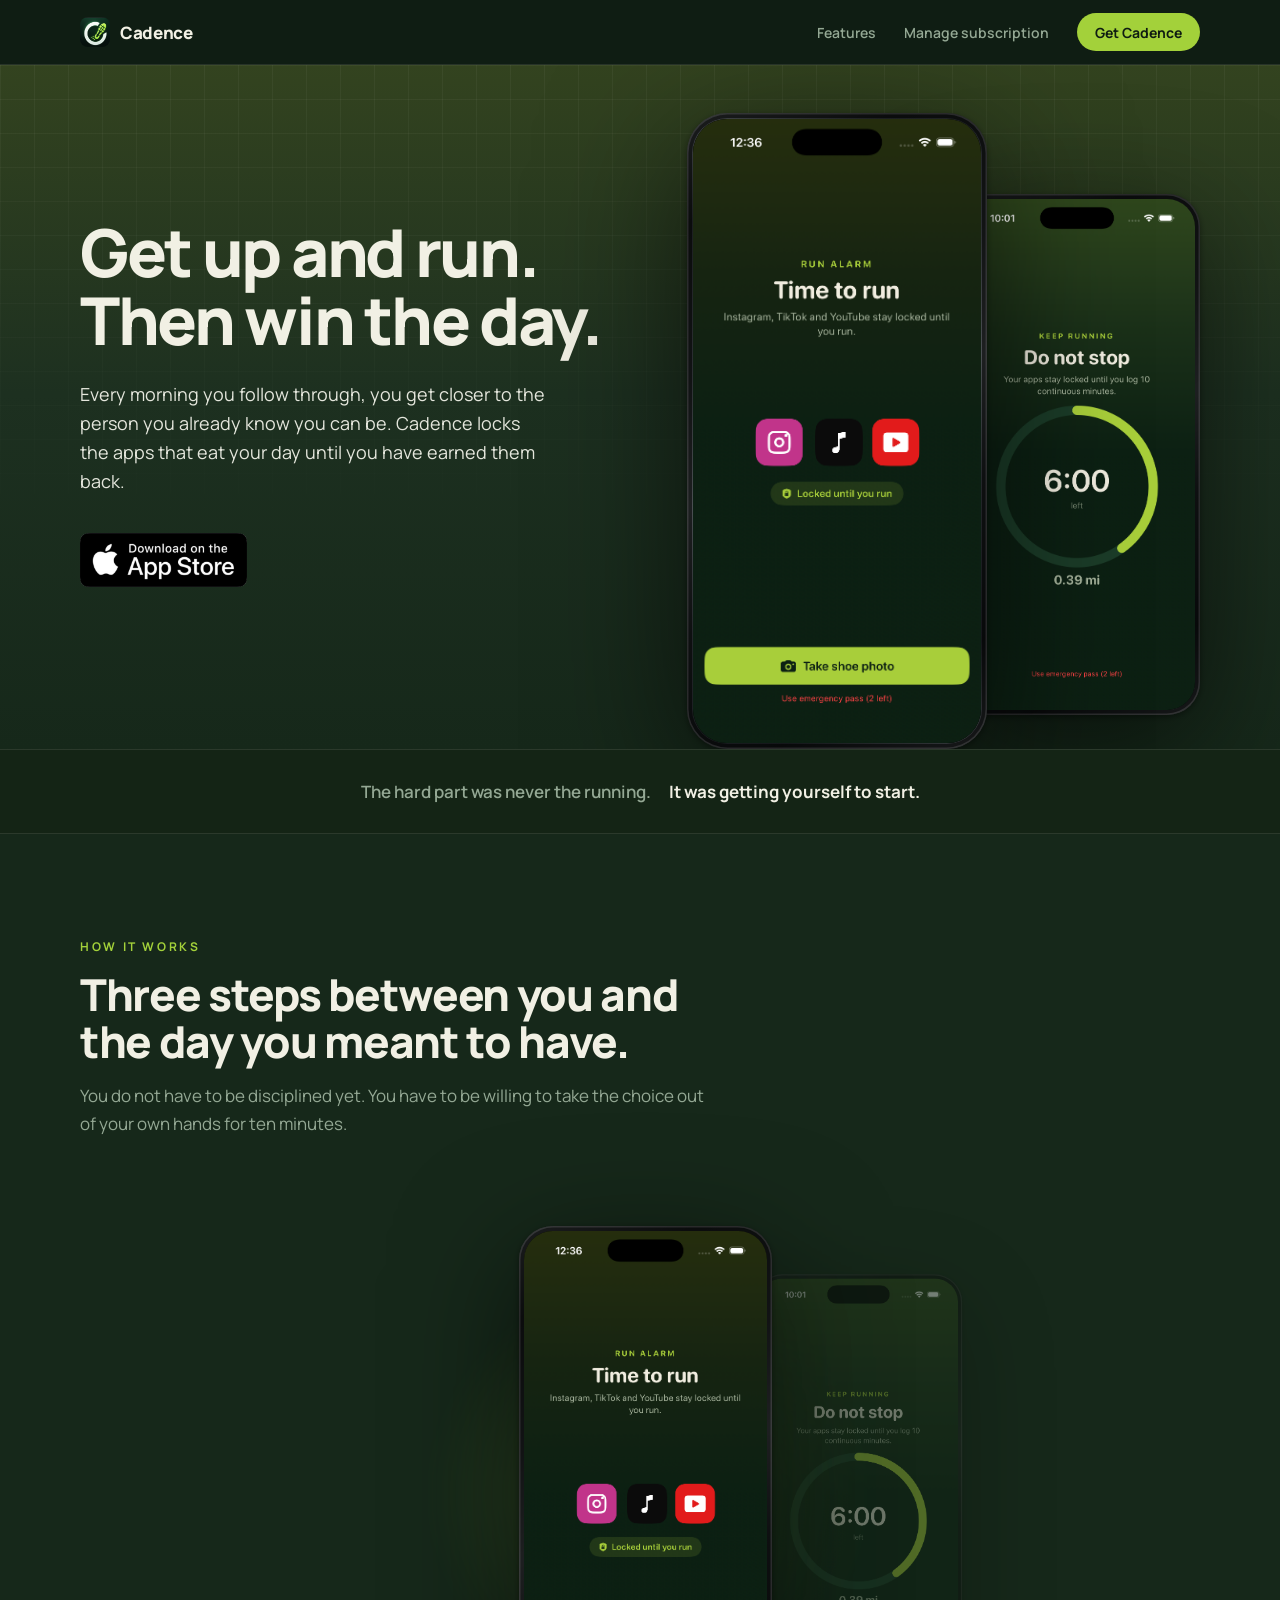
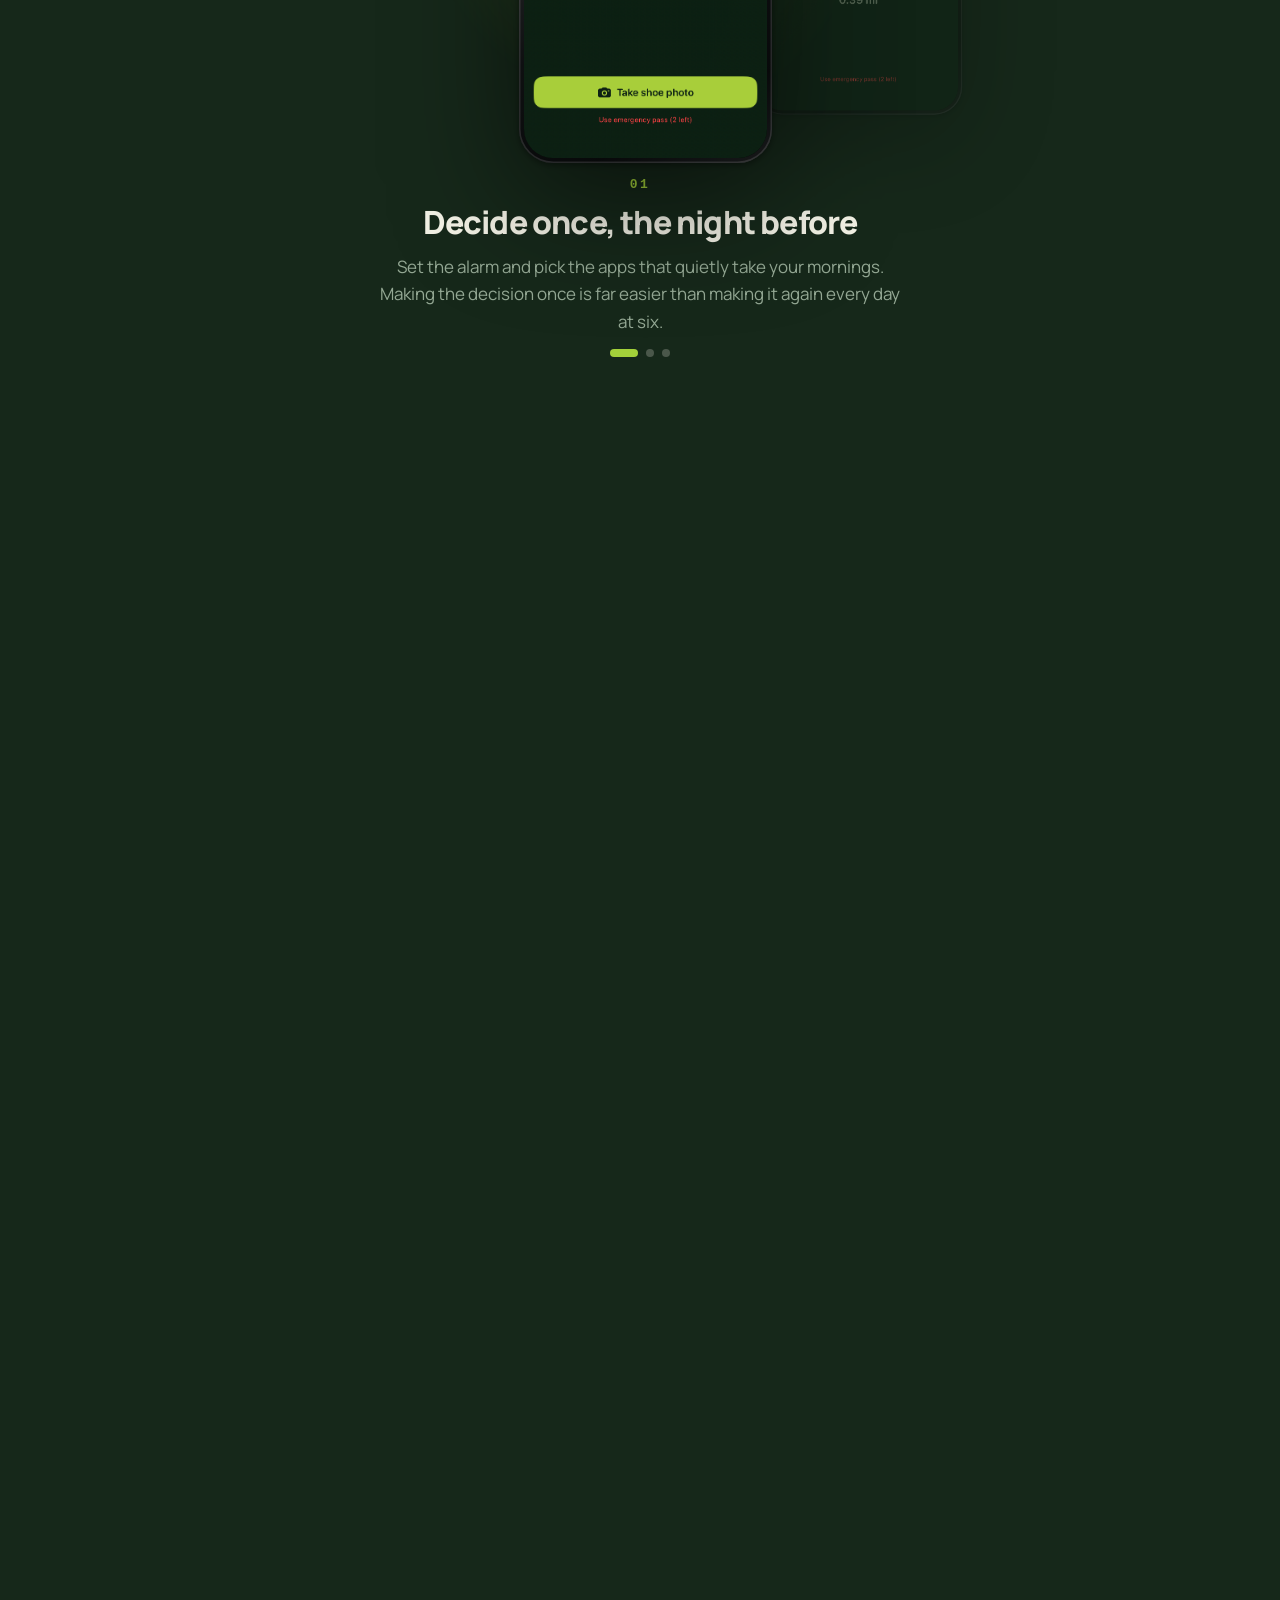
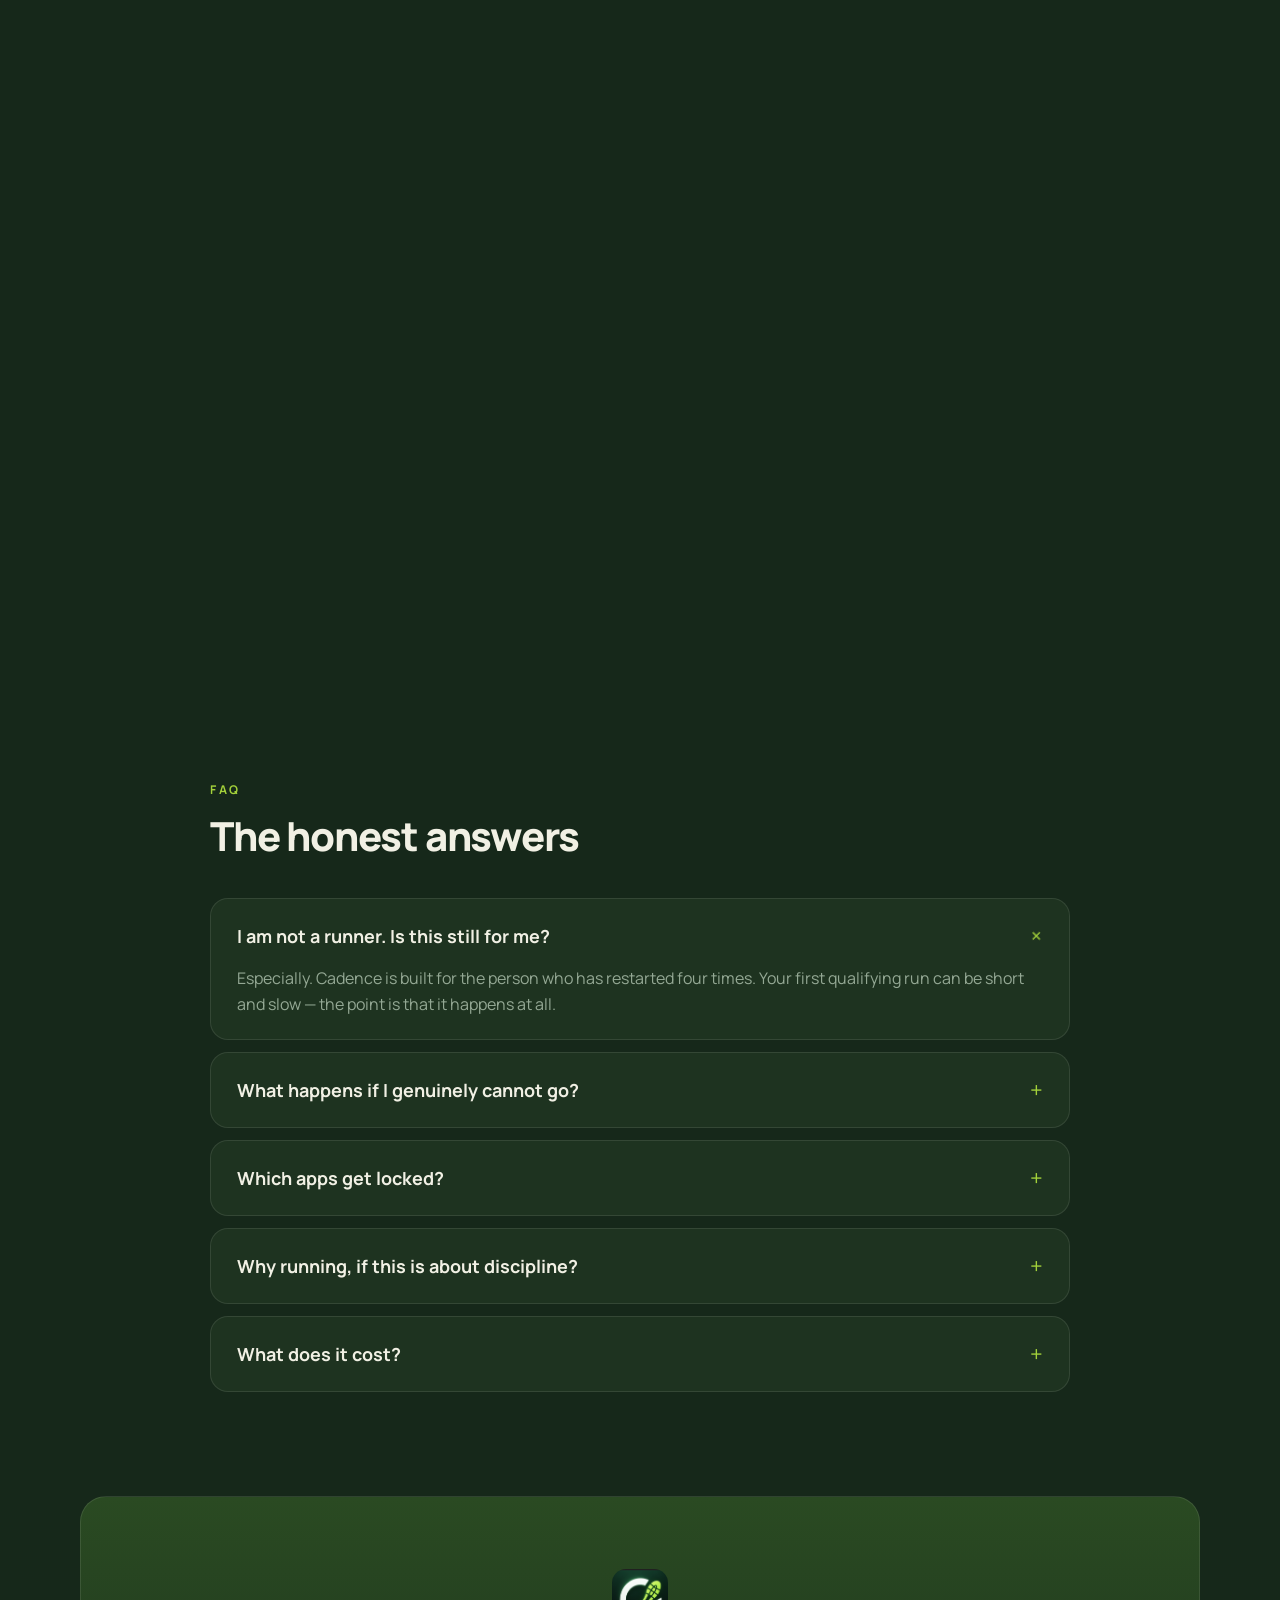
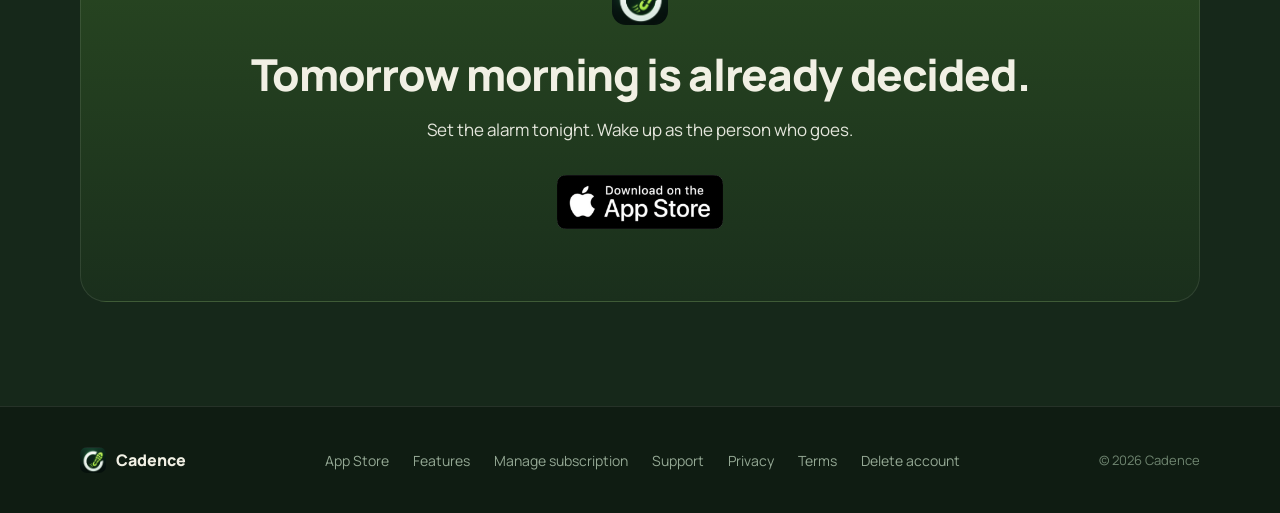
==== index.html @ da5be0d8 "Add the rank screen to the carousel Sourced from the simulator capture in Documents. That one arrive" ====
<!DOCTYPE html>
<html lang="en">
<head>
<meta charset="utf-8">
<meta name="viewport" content="width=device-width, initial-scale=1">
<title>Cadence: The running coach that keeps you accountable</title>
<meta name="description" content="Set a run alarm, prove you laced up, and earn your apps back by completing a real outdoor run. Cadence keeps you consistent and coaches you to get faster.">
<meta name="theme-color" content="#16281a">

<!-- No apple-itunes-app smart banner. On iOS Safari it rendered an "Open"
     prompt for the App Store that competed with the onboarding funnel — the
     visitor was asked to leave before they had seen anything. -->

<script>
  // Send mobile visitors into the Web2App onboarding before the page renders.
  //
  // This has to work inside in-app browsers too — most paid traffic arrives via
  // an Instagram or TikTok webview, never Safari. Those webviews report the host
  // platform in their user agent ("iPhone", "Android"), so the checks below
  // already catch them; the explicit in-app token list is a belt-and-braces for
  // any webview that reports something unusual, and costs nothing.
  (function () {
    var params;
    try { params = new URLSearchParams(location.search); } catch (e) { params = null; }
    var ua = navigator.userAgent || '';
    var isIOS = /iPad|iPhone|iPod/.test(ua) ||
      (navigator.platform === 'MacIntel' && navigator.maxTouchPoints > 1);
    var isPhoneUA = /iPhone|iPod|Android.*Mobile|Windows Phone/.test(ua);
    // Instagram, Facebook, TikTok, Snapchat, Twitter, LinkedIn, Pinterest, Line.
    var isInAppBrowser =
      /Instagram|FBAN|FBAV|FB_IAB|Messenger|TikTok|BytedanceWebview|musical_ly|Snapchat|Twitter|LinkedInApp|Pinterest|Line\//.test(ua);
    var w = Math.min(window.innerWidth || 9999, (window.screen && window.screen.width) || 9999);
    var isTouch = ('ontouchstart' in window) || navigator.maxTouchPoints > 0;

    if (isIOS || isPhoneUA || isInAppBrowser || (w <= 760 && isTouch)) {
      // Every inbound param rides along: onboarding.js forwards the whole query
      // string to checkout, so campaign attribution survives the funnel.
      var onboarding = new URL('onboarding.html', location.href);
      if (params) onboarding.search = params.toString();
      location.replace(onboarding.toString());
    }
  })();
</script>

<meta property="og:type" content="website">
<meta property="og:title" content="Cadence — The running coach that keeps you accountable">
<meta property="og:description" content="Set a run alarm, prove you laced up, and earn your apps back by completing a real outdoor run.">
<meta property="og:image" content="images/logo.png">

<link rel="icon" href="images/logo.png" type="image/png">
<link rel="apple-touch-icon" href="images/logo.png">

<link rel="preconnect" href="https://fonts.googleapis.com">
<link rel="preconnect" href="https://fonts.gstatic.com" crossorigin>
<link href="https://fonts.googleapis.com/css2?family=Manrope:wght@400;500;600;700;800&display=swap" rel="stylesheet">

<style>
  /* Tokens carried over from the handoff's colors_and_type.css. Only the values
     this page actually renders are kept — the rest of that file describes
     components the landing page doesn't use. */
  :root {
    --bg: #16281a;
    --bg-deep: #0f1c12;
    --surface: #1e3320;
    --hairline: rgba(241,240,228,0.10);
    --accent: #a3d13a;
    --accent-strong: #b6e04a;
    --cream: #f1f0e4;
    --text: #e4e6dc;
    --muted: #94a894;
  }

  html, body { margin: 0; background: var(--bg); overflow-x: clip; }
  body { font-family: Manrope, ui-sans-serif, system-ui, sans-serif; -webkit-font-smoothing: antialiased; }
  html { scroll-behavior: smooth; }
  a { color: var(--accent); text-decoration: none; }
  a:hover { color: var(--accent-strong); }
  img { max-width: 100%; }

  details > summary { list-style: none; cursor: pointer; }
  details > summary::-webkit-details-marker { display: none; }
  details[open] .faq-plus { transform: rotate(45deg); }

  /* The handoff expressed hover states as a `style-hover` attribute, which is a
     design-canvas affordance the browser ignores. Re-expressed as real CSS. */
  .cad-nav-link:hover, .cad-foot-link:hover { color: var(--cream); }
  .cad-cta-pill:hover { background: var(--accent-strong); }

  @keyframes floatPhone { 0%,100% { transform: translateY(0) rotate(var(--tilt,0deg)); } 50% { transform: translateY(-12px) rotate(var(--tilt,0deg)); } }
  @keyframes glowDrift { 0%,100% { opacity: .38; } 50% { opacity: .70; } }

  @media (max-width: 980px) {
    .cad-hero-grid, .cad-point-grid, .cad-pair { grid-template-columns: 1fr !important; }
    .cad-slide { width: min(228px, 26vh) !important; }
    .cad-caption { height: 200px !important; }
    .cad-hero-copy { padding-bottom: 44px !important; }
    .cad-hero-stage { position: static !important; height: auto !important; display: flex !important; justify-content: center; align-items: flex-end; gap: 14px; padding-bottom: 28px; }
    .cad-hero-phone { position: static !important; width: 42% !important; max-width: 208px; animation: none !important; transform: none !important; }
    .cad-hero-glow { display: none !important; }
    .cad-card { padding: 32px 28px !important; }
  }
  @media (max-width: 760px) {
    .cad-header-bar { height: auto !important; padding: 10px 0 !important; }
    .cad-header-inner { flex-wrap: wrap !important; row-gap: 8px; }
    .cad-nav { order: 3; width: 100%; justify-content: flex-start !important; gap: 20px !important; }
    .cad-nav a[href^="https://apps"] { order: -1; margin-left: auto; }
  }
  @media (max-width: 620px) {
    .cad-section { padding-left: 18px !important; padding-right: 18px !important; }
    .cad-hero-phone { width: 46% !important; }
    .cad-slide { width: min(196px, 24vh) !important; }
    .cad-caption { height: 236px !important; }
  }

  /* The carousel is scrubbed by scroll position, so its track is three screens
     tall. With scripting off — or Reduce Motion on — that track would be three
     screens of nothing, so it collapses into a plain stacked list instead. */
  .no-js .cad-track, .no-js .cad-carousel,
  .no-js .cad-stage, .no-js .cad-caption { height: auto !important; }
  .no-js .cad-carousel { position: static !important; }
  .no-js .cad-stage { flex-wrap: wrap; gap: 20px; }
  .no-js .cad-slide { position: relative !important; transform: none !important; opacity: 1 !important; }
  .no-js .cad-cap { position: relative !important; opacity: 1 !important; margin-bottom: 28px; }
  @media (prefers-reduced-motion: reduce) {
    .cad-track, .cad-carousel, .cad-stage, .cad-caption { height: auto !important; }
    .cad-carousel { position: static !important; }
    .cad-stage { flex-wrap: wrap; gap: 20px; }
    .cad-slide { position: relative !important; transform: none !important; opacity: 1 !important; }
    .cad-cap { position: relative !important; opacity: 1 !important; margin-bottom: 28px; }
    .cad-hero-phone, .cad-hero-glow { animation: none !important; }
  }
</style>
</head>

<body class="no-js">
<script>document.body.className = document.body.className.replace('no-js', '');</script>

<div style="background: #16281a; font-family: Manrope, ui-sans-serif, system-ui, sans-serif;">

  <header class="cad-header-bar" style="position: sticky; top: 0; z-index: 50; height: 64px; display: flex; align-items: center; background: rgba(15,28,18,0.84); backdrop-filter: blur(12px); border-bottom: 1px solid rgba(241,240,228,0.10);">
    <div class="cad-header-inner" style="width: 100%; max-width: 1120px; margin: 0 auto; padding: 0 24px; display: flex; align-items: center; justify-content: space-between; gap: 24px;">
      <a href="#top" style="display: flex; align-items: center; gap: 10px; color: #f1f0e4; font-weight: 800; letter-spacing: -0.02em; font-size: 17px;">
        <img src="images/logo.png" alt="Cadence" style="width: 30px; height: 30px; border-radius: 8px; display: block;">
        Cadence
      </a>
      <nav class="cad-nav" style="display: flex; align-items: center; gap: 28px;">
        <a href="#features" class="cad-nav-link" style="color: #94a894; font-size: 14px; font-weight: 600;">Features</a>
        <a href="manage-subscription.html" class="cad-nav-link" style="color: #94a894; font-size: 14px; font-weight: 600;">Manage subscription</a>
        <a href="https://apps.apple.com/us/app/cadence-run-coach/id6783027833" class="cad-cta-pill" style="display: flex; align-items: center; height: 38px; padding: 0 18px; border-radius: 999px; background: #a3d13a; color: #0f1c12; font-size: 14px; font-weight: 700;">Get Cadence</a>
      </nav>
    </div>
  </header>

  <section id="top" style="position: relative; background: linear-gradient(180deg, #33431f 0%, #1d3020 48%, #16281a 100%); overflow: hidden;">
    <div style="position: absolute; inset: 0; background-image: linear-gradient(rgba(241,240,228,0.055) 1px, transparent 1px), linear-gradient(90deg, rgba(241,240,228,0.055) 1px, transparent 1px); background-size: 34px 34px; mask-image: linear-gradient(180deg, rgba(0,0,0,0.9), transparent 72%); -webkit-mask-image: linear-gradient(180deg, rgba(0,0,0,0.9), transparent 72%); pointer-events: none;"></div>

    <div class="cad-section cad-hero-grid" style="position: relative; max-width: 1120px; margin: 0 auto; padding: 84px 24px 0; display: grid; grid-template-columns: 1.05fr 0.95fr; gap: 40px; align-items: center;">
      <div class="cad-hero-copy" style="padding-bottom: 92px;">
        <h1 style="margin: 0; font-size: clamp(38px, 5.4vw, 66px); line-height: 1.02; letter-spacing: -0.035em; font-weight: 800; color: #f1f0e4; text-wrap: balance;">
          Get up and run.<br>Then win the day.
        </h1>

        <p style="margin: 26px 0 0; max-width: 470px; font-size: 18px; line-height: 1.62; color: #e4e6dc;">
          Every morning you follow through, you get closer to the person you already know you can be. Cadence locks the apps that eat your day until you have earned them back.
        </p>

        <div style="display: flex; align-items: center; gap: 18px; margin-top: 36px; flex-wrap: wrap;">
          <a href="https://apps.apple.com/us/app/cadence-run-coach/id6783027833">
            <img src="images/app-store-badge.png" alt="Download on the App Store" style="height: 54px; display: block;">
          </a>
        </div>
      </div>

      <div class="cad-hero-stage" style="position: relative; height: 600px;">
        <div class="cad-hero-glow" style="position: absolute; left: 50%; top: 46%; width: 420px; height: 420px; transform: translate(-50%,-50%); border-radius: 50%; background: radial-gradient(circle, rgba(163,209,58,0.30), transparent 68%); filter: blur(22px); animation: glowDrift 7s ease-in-out infinite; pointer-events: none;"></div>
        <div class="cad-hero-phone" style="--tilt: 6deg; position: absolute; right: 2%; bottom: 34px; width: 236px; filter: drop-shadow(0 32px 60px rgba(0,0,0,0.55)); animation: floatPhone 9s ease-in-out infinite;">
          <div style="position: relative; width: 100%; aspect-ratio: 9 / 19.5; padding: 2.1%; border-radius: 13.5% / 6.3%; background: linear-gradient(152deg, #43474a 0%, #1b1e20 14%, #2c3033 34%, #4a4f52 50%, #23272a 66%, #14171a 86%, #383c3f 100%); box-shadow: inset 0 0 0 1.5px rgba(255,255,255,0.12), inset 0 0 0 5px rgba(0,0,0,0.6), 0 2px 6px rgba(0,0,0,0.4);">
            <div style="position: relative; width: 100%; height: 100%; border-radius: 11.8% / 5.5%; overflow: hidden; background: #0a120c; box-shadow: inset 0 0 0 1px rgba(0,0,0,0.9);">
              <img src="images/screen-do-not-stop.png" alt="Cadence keeps the timer running only while you move" style="width: 100%; height: 100%; object-fit: cover; object-position: top center; display: block;">
              <div style="position: absolute; top: 2.1%; left: 50%; transform: translateX(-50%); width: 30%; height: 3.4%; border-radius: 999px; background: #000;"></div>
            </div>
          </div>
        </div>
        <div class="cad-hero-phone" style="--tilt: -4deg; position: absolute; left: 0; bottom: 0; width: 288px; filter: drop-shadow(0 36px 70px rgba(0,0,0,0.6)); animation: floatPhone 8s ease-in-out infinite;">
          <div style="position: relative; width: 100%; aspect-ratio: 9 / 19.5; padding: 2.1%; border-radius: 13.5% / 6.3%; background: linear-gradient(152deg, #43474a 0%, #1b1e20 14%, #2c3033 34%, #4a4f52 50%, #23272a 66%, #14171a 86%, #383c3f 100%); box-shadow: inset 0 0 0 1.5px rgba(255,255,255,0.12), inset 0 0 0 5px rgba(0,0,0,0.6), 0 2px 6px rgba(0,0,0,0.4);">
            <div style="position: relative; width: 100%; height: 100%; border-radius: 11.8% / 5.5%; overflow: hidden; background: #0a120c; box-shadow: inset 0 0 0 1px rgba(0,0,0,0.9);">
              <img src="images/screen-app-lock.png" alt="Cadence run alarm locking distracting apps" style="width: 100%; height: 100%; object-fit: cover; object-position: top center; display: block;">
              <div style="position: absolute; top: 2.1%; left: 50%; transform: translateX(-50%); width: 30%; height: 3.4%; border-radius: 999px; background: #000;"></div>
            </div>
          </div>
        </div>
      </div>
    </div>
  </section>

  <section style="border-top: 1px solid rgba(241,240,228,0.10); border-bottom: 1px solid rgba(241,240,228,0.10); background: #142415;">
    <div class="cad-section" style="max-width: 1120px; margin: 0 auto; padding: 30px 24px; display: flex; align-items: center; justify-content: center; gap: 18px; flex-wrap: wrap;">
      <span style="font-size: 17px; font-weight: 600; color: #94a894;">The hard part was never the running.</span>
      <span style="font-size: 17px; font-weight: 700; color: #f1f0e4;">It was getting yourself to start.</span>
    </div>
  </section>

  <section id="features" class="cad-section" style="max-width: 1120px; margin: 0 auto; padding: 104px 24px 0;">
    <div style="max-width: 640px;">
      <div style="font-size: 12px; font-weight: 700; letter-spacing: 0.22em; text-transform: uppercase; color: #a3d13a;">How it works</div>
      <h2 style="margin: 16px 0 0; font-size: clamp(30px, 4.2vw, 44px); line-height: 1.06; letter-spacing: -0.03em; font-weight: 800; color: #f1f0e4;">Three steps between you and the day you meant to have.</h2>
      <p style="margin: 18px 0 0; font-size: 17px; line-height: 1.62; color: #94a894;">You do not have to be disciplined yet. You have to be willing to take the choice out of your own hands for ten minutes.</p>
    </div>

    <div class="cad-track" style="position: relative; height: 300vh; margin-top: 40px;">
      <div class="cad-carousel" style="position: sticky; top: 64px; height: calc(100vh - 64px); display: flex; flex-direction: column; align-items: center; justify-content: center;">
      <div class="cad-stage" style="position: relative; width: 100%; height: min(600px, 58vh); display: flex; align-items: center; justify-content: center;">
        <div style="position: absolute; width: 440px; height: 440px; border-radius: 50%; background: radial-gradient(circle, rgba(163,209,58,0.20), transparent 68%); filter: blur(22px); pointer-events: none;"></div>
        <div class="cad-slide" data-i="0" style="position: absolute; width: min(268px, 27vh); filter: drop-shadow(0 30px 60px rgba(0,0,0,0.55)); transform: translateX(0px) scale(1); opacity: 1; z-index: 10;">
          <div style="position: relative; width: 100%; aspect-ratio: 9 / 19.5; padding: 2.1%; border-radius: 13.5% / 6.3%; background: linear-gradient(152deg, #43474a 0%, #1b1e20 14%, #2c3033 34%, #4a4f52 50%, #23272a 66%, #14171a 86%, #383c3f 100%); box-shadow: inset 0 0 0 1.5px rgba(255,255,255,0.12), inset 0 0 0 5px rgba(0,0,0,0.6), 0 2px 6px rgba(0,0,0,0.4);">
            <div style="position: relative; width: 100%; height: 100%; border-radius: 11.8% / 5.5%; overflow: hidden; background: #0a120c; box-shadow: inset 0 0 0 1px rgba(0,0,0,0.9);">
              <img src="images/screen-app-lock.png" alt="Run alarm screen with locked apps" style="width: 100%; height: 100%; object-fit: cover; object-position: top center; display: block;">
              <div style="position: absolute; top: 2.1%; left: 50%; transform: translateX(-50%); width: 30%; height: 3.4%; border-radius: 999px; background: #000;"></div>
            </div>
          </div>
        </div>
        <div class="cad-slide" data-i="1" style="position: absolute; width: min(268px, 27vh); filter: drop-shadow(0 30px 60px rgba(0,0,0,0.55)); transform: translateX(236px) scale(0.82); opacity: 0.4; z-index: 9;">
          <div style="position: relative; width: 100%; aspect-ratio: 9 / 19.5; padding: 2.1%; border-radius: 13.5% / 6.3%; background: linear-gradient(152deg, #43474a 0%, #1b1e20 14%, #2c3033 34%, #4a4f52 50%, #23272a 66%, #14171a 86%, #383c3f 100%); box-shadow: inset 0 0 0 1.5px rgba(255,255,255,0.12), inset 0 0 0 5px rgba(0,0,0,0.6), 0 2px 6px rgba(0,0,0,0.4);">
            <div style="position: relative; width: 100%; height: 100%; border-radius: 11.8% / 5.5%; overflow: hidden; background: #0a120c; box-shadow: inset 0 0 0 1px rgba(0,0,0,0.9);">
              <img src="images/screen-do-not-stop.png" alt="Do not stop screen tracking a live run" style="width: 100%; height: 100%; object-fit: cover; object-position: top center; display: block;">
              <div style="position: absolute; top: 2.1%; left: 50%; transform: translateX(-50%); width: 30%; height: 3.4%; border-radius: 999px; background: #000;"></div>
            </div>
          </div>
        </div>
        <div class="cad-slide" data-i="2" style="position: absolute; width: min(268px, 27vh); filter: drop-shadow(0 30px 60px rgba(0,0,0,0.55)); transform: translateX(472px) scale(0.82); opacity: 0; z-index: 8;">
          <div style="position: relative; width: 100%; aspect-ratio: 9 / 19.5; padding: 2.1%; border-radius: 13.5% / 6.3%; background: linear-gradient(152deg, #43474a 0%, #1b1e20 14%, #2c3033 34%, #4a4f52 50%, #23272a 66%, #14171a 86%, #383c3f 100%); box-shadow: inset 0 0 0 1.5px rgba(255,255,255,0.12), inset 0 0 0 5px rgba(0,0,0,0.6), 0 2px 6px rgba(0,0,0,0.4);">
            <div style="position: relative; width: 100%; height: 100%; border-radius: 11.8% / 5.5%; overflow: hidden; background: #0a120c; box-shadow: inset 0 0 0 1px rgba(0,0,0,0.9);">
              <img src="images/screen-rank-up.png" alt="Diamond rank, a 57-day streak and the global leaderboard" style="width: 100%; height: 100%; object-fit: cover; object-position: top center; display: block;">
              <div style="position: absolute; top: 2.1%; left: 50%; transform: translateX(-50%); width: 30%; height: 3.4%; border-radius: 999px; background: #000;"></div>
            </div>
          </div>
        </div>
      </div>

      <div class="cad-caption" style="position: relative; width: 100%; height: 168px; max-width: 640px; margin: 22px auto 0; text-align: center;">
        <div class="cad-cap" data-i="0" style="position: absolute; inset: 0; transition: opacity 400ms ease, transform 400ms ease; opacity: 1;">
          <div style="font-family: ui-monospace, SFMono-Regular, Menlo, monospace; font-size: 13px; font-weight: 700; letter-spacing: 0.18em; color: #a3d13a;">01</div>
          <h3 style="margin: 12px 0 0; font-size: clamp(24px, 2.6vw, 32px); line-height: 1.14; letter-spacing: -0.025em; font-weight: 800; color: #f1f0e4;">Decide once, the night before</h3>
          <p style="margin: 12px auto 0; max-width: 520px; font-size: 17px; line-height: 1.62; color: #94a894;">Set the alarm and pick the apps that quietly take your mornings. Making the decision once is far easier than making it again every day at six.</p>
        </div>
        <div class="cad-cap" data-i="1" style="position: absolute; inset: 0; transition: opacity 400ms ease, transform 400ms ease; opacity: 0;">
          <div style="font-family: ui-monospace, SFMono-Regular, Menlo, monospace; font-size: 13px; font-weight: 700; letter-spacing: 0.18em; color: #a3d13a;">02</div>
          <h3 style="margin: 12px 0 0; font-size: clamp(24px, 2.6vw, 32px); line-height: 1.14; letter-spacing: -0.025em; font-weight: 800; color: #f1f0e4;">Finish what you started</h3>
          <p style="margin: 12px auto 0; max-width: 520px; font-size: 17px; line-height: 1.62; color: #94a894;">The timer only counts while you are actually moving. There is no shortcut back to your phone, so the half-done morning stops being an option.</p>
        </div>
        <div class="cad-cap" data-i="2" style="position: absolute; inset: 0; transition: opacity 400ms ease, transform 400ms ease; opacity: 0;">
          <div style="font-family: ui-monospace, SFMono-Regular, Menlo, monospace; font-size: 13px; font-weight: 700; letter-spacing: 0.18em; color: #a3d13a;">03</div>
          <h3 style="margin: 12px 0 0; font-size: clamp(24px, 2.6vw, 32px); line-height: 1.14; letter-spacing: -0.025em; font-weight: 800; color: #f1f0e4;">Kept promises compound</h3>
          <p style="margin: 12px auto 0; max-width: 520px; font-size: 17px; line-height: 1.62; color: #94a894;">Streaks build, ranks climb, phone-free hours stack up. The proof accumulates until showing up stops feeling like a fight and starts feeling like you.</p>
        </div>
      </div>

      <div style="display: flex; align-items: center; justify-content: center; gap: 8px; margin-top: 4px;">
          <div class="cad-dot" data-i="0" style="width: 28px; height: 8px; border-radius: 999px; background: #a3d13a; transition: width 320ms ease, background 320ms ease;"></div>
          <div class="cad-dot" data-i="1" style="width: 8px; height: 8px; border-radius: 999px; background: rgba(241,240,228,0.24); transition: width 320ms ease, background 320ms ease;"></div>
          <div class="cad-dot" data-i="2" style="width: 8px; height: 8px; border-radius: 999px; background: rgba(241,240,228,0.24); transition: width 320ms ease, background 320ms ease;"></div>
      </div>
      </div>
    </div>
  </section>

  <section id="faq" class="cad-section" style="max-width: 860px; margin: 0 auto; padding: 104px 24px 0;">
    <div style="font-size: 12px; font-weight: 700; letter-spacing: 0.22em; text-transform: uppercase; color: #a3d13a;">FAQ</div>
    <h2 style="margin: 16px 0 40px; font-size: clamp(28px, 3.8vw, 40px); line-height: 1.08; letter-spacing: -0.03em; font-weight: 800; color: #f1f0e4;">The honest answers</h2>

    <div style="display: grid; gap: 12px;">
      <details open style="background: #1e3320; border: 1px solid rgba(241,240,228,0.10); border-radius: 18px; padding: 22px 26px;">
        <summary style="display: flex; align-items: center; justify-content: space-between; gap: 20px; font-size: 18px; font-weight: 700; color: #f1f0e4;">
          I am not a runner. Is this still for me?
          <span class="faq-plus" style="flex: none; font-size: 22px; font-weight: 400; color: #a3d13a; transition: transform 150ms;">+</span>
        </summary>
        <p style="margin: 14px 0 0; font-size: 16px; line-height: 1.65; color: #94a894;">Especially. Cadence is built for the person who has restarted four times. Your first qualifying run can be short and slow — the point is that it happens at all.</p>
      </details>

      <details style="background: #1e3320; border: 1px solid rgba(241,240,228,0.10); border-radius: 18px; padding: 22px 26px;">
        <summary style="display: flex; align-items: center; justify-content: space-between; gap: 20px; font-size: 18px; font-weight: 700; color: #f1f0e4;">
          What happens if I genuinely cannot go?
          <span class="faq-plus" style="flex: none; font-size: 22px; font-weight: 400; color: #a3d13a; transition: transform 150ms;">+</span>
        </summary>
        <p style="margin: 14px 0 0; font-size: 16px; line-height: 1.65; color: #94a894;">You get emergency passes for the days life actually gets in the way. They are limited on purpose, so the exception stays an exception.</p>
      </details>

      <details style="background: #1e3320; border: 1px solid rgba(241,240,228,0.10); border-radius: 18px; padding: 22px 26px;">
        <summary style="display: flex; align-items: center; justify-content: space-between; gap: 20px; font-size: 18px; font-weight: 700; color: #f1f0e4;">
          Which apps get locked?
          <span class="faq-plus" style="flex: none; font-size: 22px; font-weight: 400; color: #a3d13a; transition: transform 150ms;">+</span>
        </summary>
        <p style="margin: 14px 0 0; font-size: 16px; line-height: 1.65; color: #94a894;">The ones you choose. Most people pick the feeds they lose an hour to. Calls, messages and anything you need in an emergency are never touched.</p>
      </details>

      <details style="background: #1e3320; border: 1px solid rgba(241,240,228,0.10); border-radius: 18px; padding: 22px 26px;">
        <summary style="display: flex; align-items: center; justify-content: space-between; gap: 20px; font-size: 18px; font-weight: 700; color: #f1f0e4;">
          Why running, if this is about discipline?
          <span class="faq-plus" style="flex: none; font-size: 22px; font-weight: 400; color: #a3d13a; transition: transform 150ms;">+</span>
        </summary>
        <p style="margin: 14px 0 0; font-size: 16px; line-height: 1.65; color: #94a894;">Because a run is the rare promise a phone can verify. You cannot fake it, negotiate it, or half-do it — which makes it the cleanest way to prove to yourself that you follow through.</p>
      </details>

      <details style="background: #1e3320; border: 1px solid rgba(241,240,228,0.10); border-radius: 18px; padding: 22px 26px;">
        <summary style="display: flex; align-items: center; justify-content: space-between; gap: 20px; font-size: 18px; font-weight: 700; color: #f1f0e4;">
          What does it cost?
          <span class="faq-plus" style="flex: none; font-size: 22px; font-weight: 400; color: #a3d13a; transition: transform 150ms;">+</span>
        </summary>
        <p style="margin: 14px 0 0; font-size: 16px; line-height: 1.65; color: #94a894;">Everything is free for three days. Cancel any time before the trial ends and you are not charged.</p>
      </details>
    </div>
  </section>

  <section class="cad-section" style="max-width: 1120px; margin: 0 auto; padding: 104px 24px 0;">
    <div class="cad-card" style="position: relative; text-align: center; background: linear-gradient(180deg, #2a4a22 0%, #1a2f1c 100%); border: 1px solid rgba(241,240,228,0.10); border-radius: 26px; padding: 72px 40px; overflow: hidden;">
      <img src="images/logo.png" alt="Cadence" style="width: 56px; height: 56px; border-radius: 14px; display: block; margin: 0 auto 26px;">
      <h2 style="margin: 0; font-size: clamp(30px, 4.2vw, 44px); line-height: 1.06; letter-spacing: -0.03em; font-weight: 800; color: #f1f0e4;">Tomorrow morning is already decided.</h2>
      <p style="margin: 18px auto 0; max-width: 460px; font-size: 17px; line-height: 1.6; color: #e4e6dc;">Set the alarm tonight. Wake up as the person who goes.</p>
      <div style="display: flex; justify-content: center; margin-top: 32px;">
        <a href="https://apps.apple.com/us/app/cadence-run-coach/id6783027833">
          <img src="images/app-store-badge.png" alt="Download on the App Store" style="height: 54px; display: block;">
        </a>
      </div>
    </div>
  </section>

  <footer style="margin-top: 104px; border-top: 1px solid rgba(241,240,228,0.10); background: #0f1c12;">
    <div class="cad-section" style="max-width: 1120px; margin: 0 auto; padding: 40px 24px; display: flex; align-items: center; justify-content: space-between; gap: 24px; flex-wrap: wrap;">
      <div style="display: flex; align-items: center; gap: 10px; color: #f1f0e4; font-weight: 800; font-size: 16px;">
        <img src="images/logo.png" alt="" style="width: 26px; height: 26px; border-radius: 7px; display: block;">
        Cadence
      </div>
      <nav style="display: flex; align-items: center; gap: 24px; flex-wrap: wrap;">
        <a href="https://apps.apple.com/us/app/cadence-run-coach/id6783027833" class="cad-foot-link" style="color: #94a894; font-size: 14px;">App Store</a>
        <a href="#features" class="cad-foot-link" style="color: #94a894; font-size: 14px;">Features</a>
        <a href="manage-subscription.html" class="cad-foot-link" style="color: #94a894; font-size: 14px;">Manage subscription</a>
        <a href="support.html" class="cad-foot-link" style="color: #94a894; font-size: 14px;">Support</a>
        <a href="privacy.html" class="cad-foot-link" style="color: #94a894; font-size: 14px;">Privacy</a>
        <a href="terms.html" class="cad-foot-link" style="color: #94a894; font-size: 14px;">Terms</a>
        <a href="account-deletion.html" class="cad-foot-link" style="color: #94a894; font-size: 14px;">Delete account</a>
      </nav>
      <div style="color: #6f8570; font-size: 13px;">© 2026 Cadence</div>
    </div>
  </footer>

</div>

<script src="assets/js/cadence-scroll.js" defer></script>
</body>
</html>
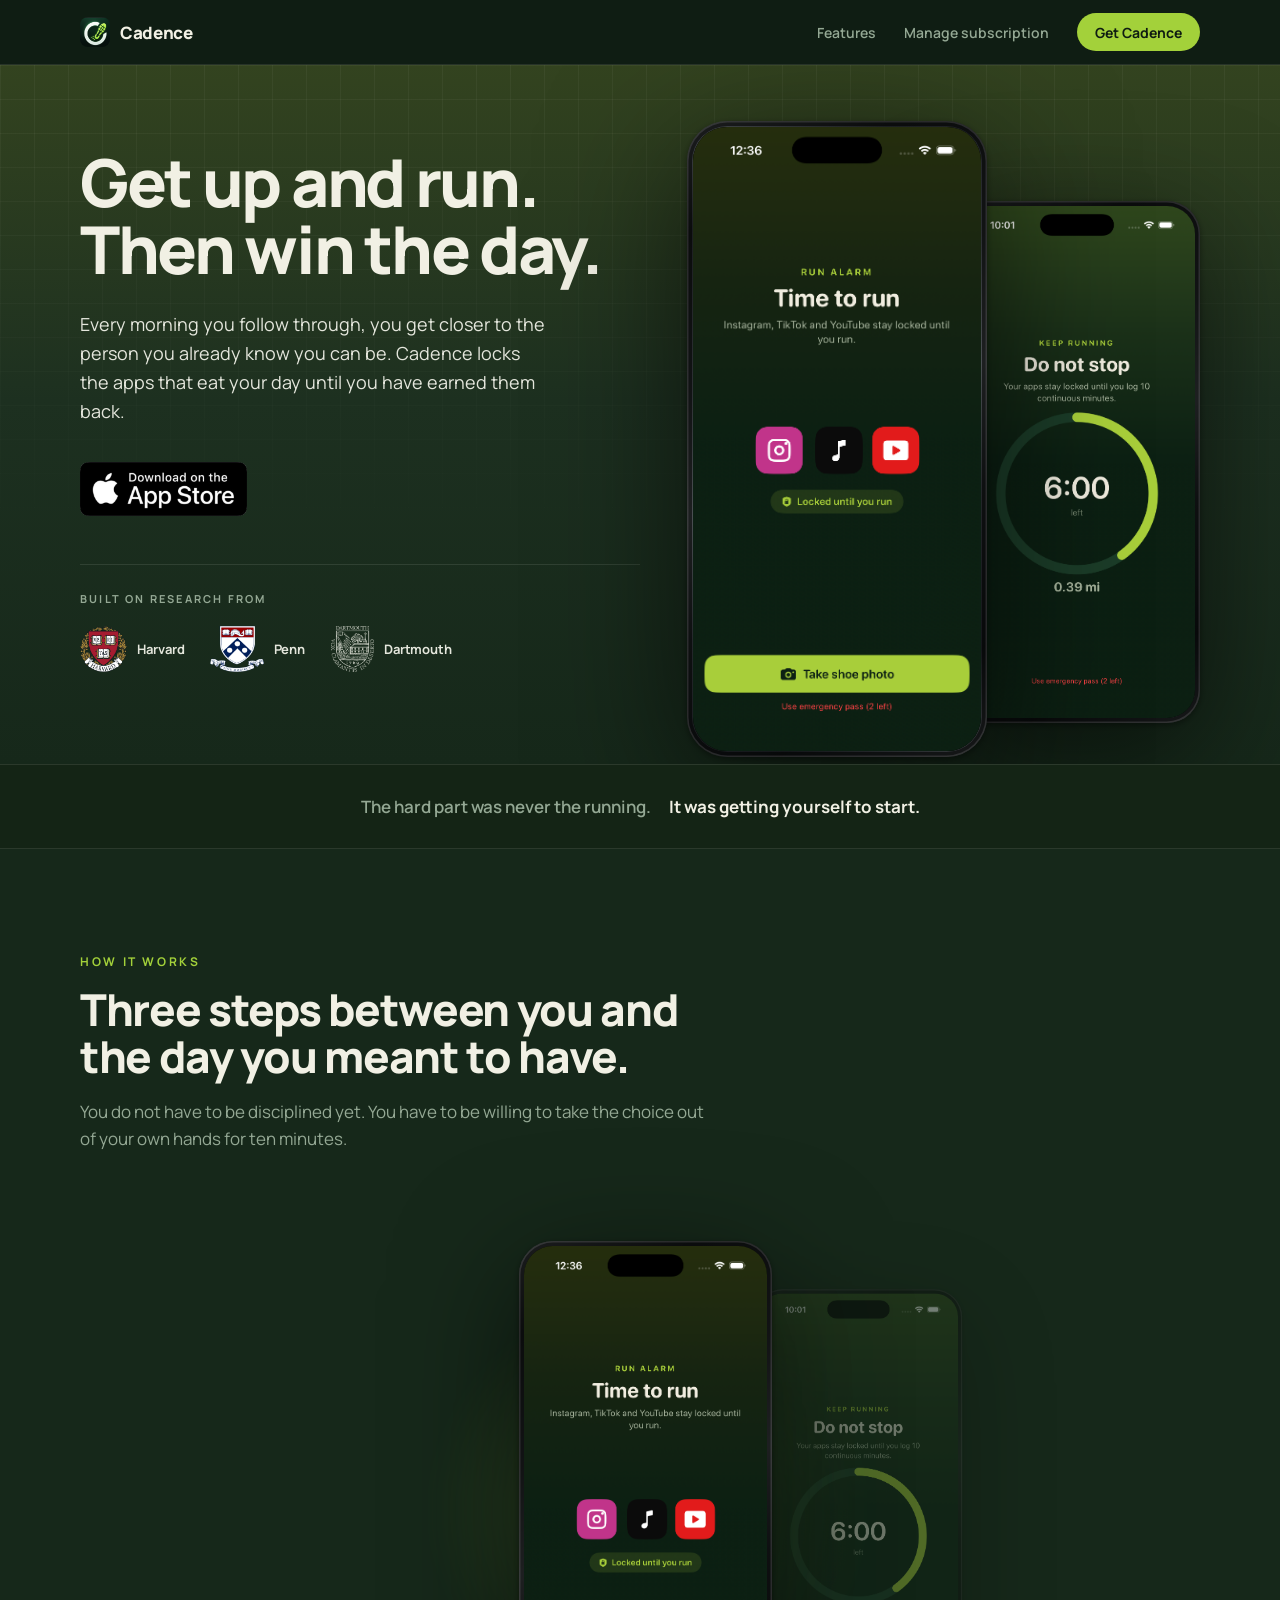
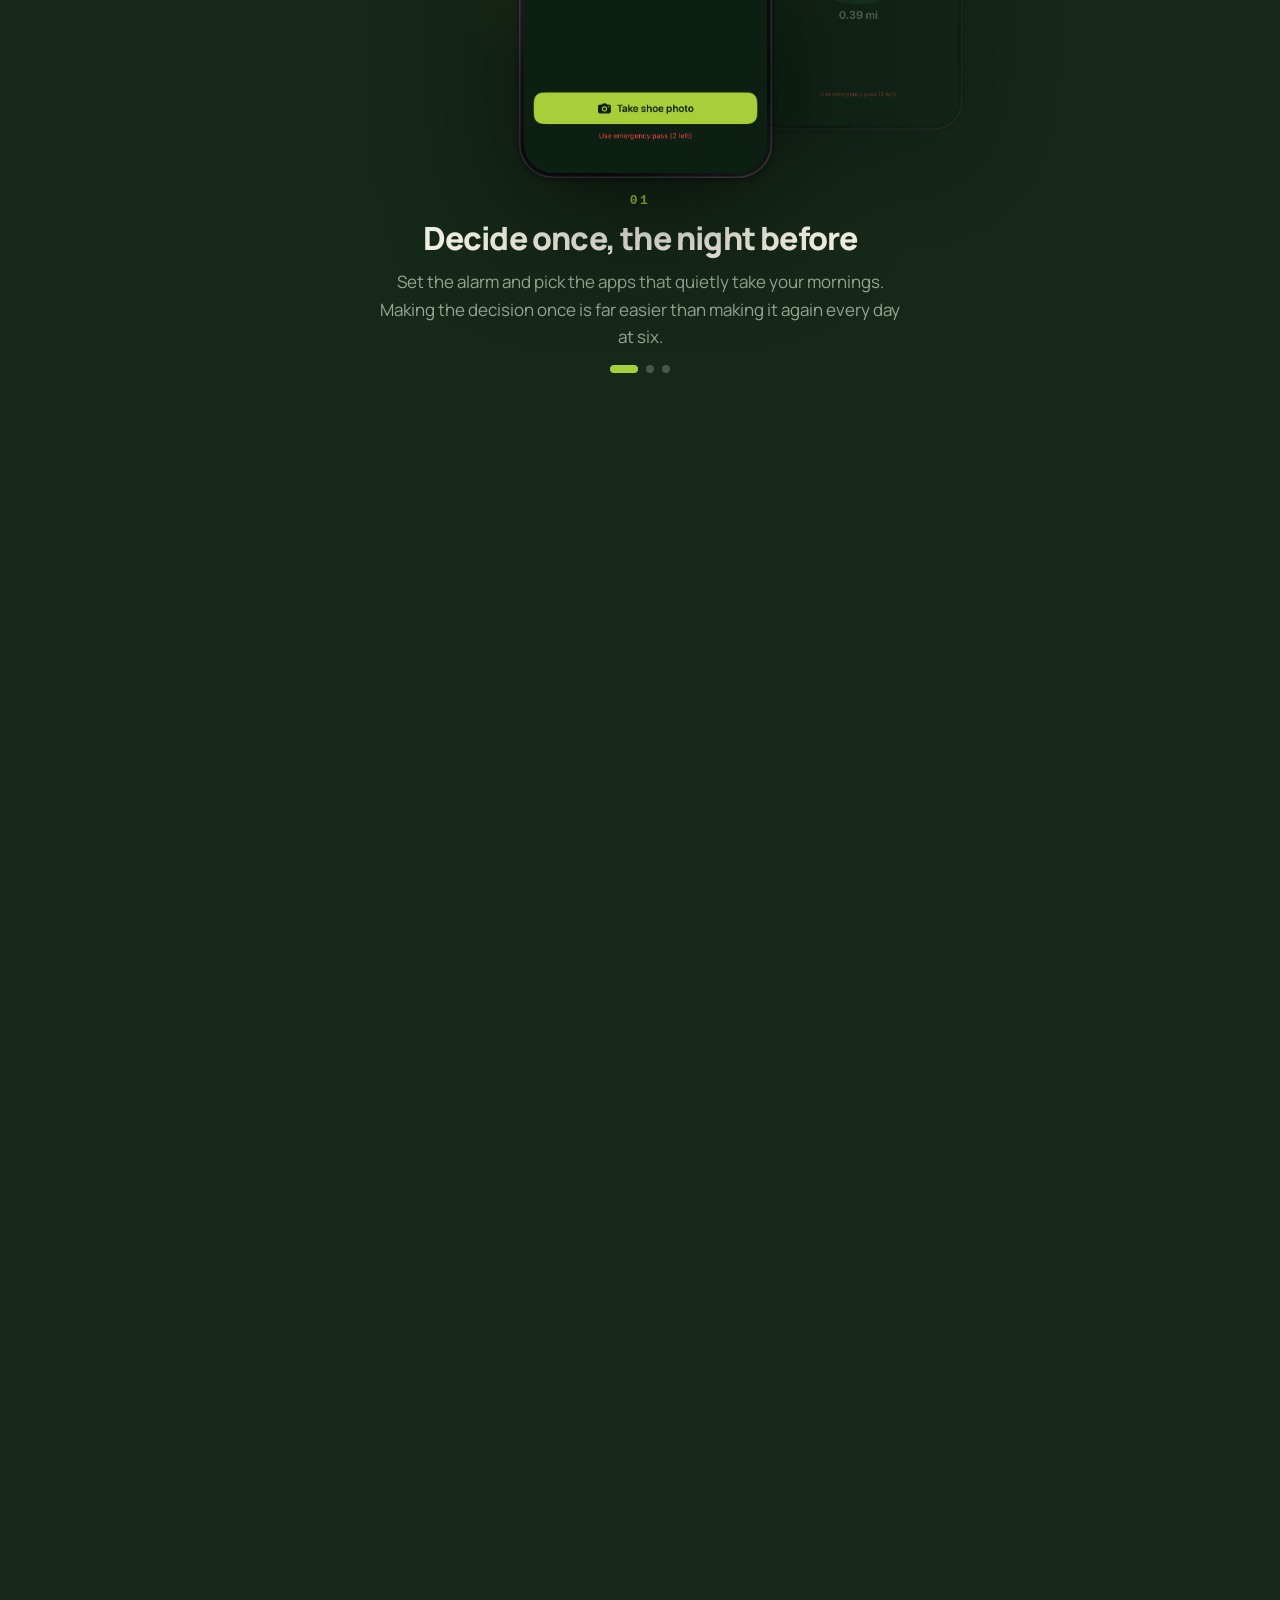
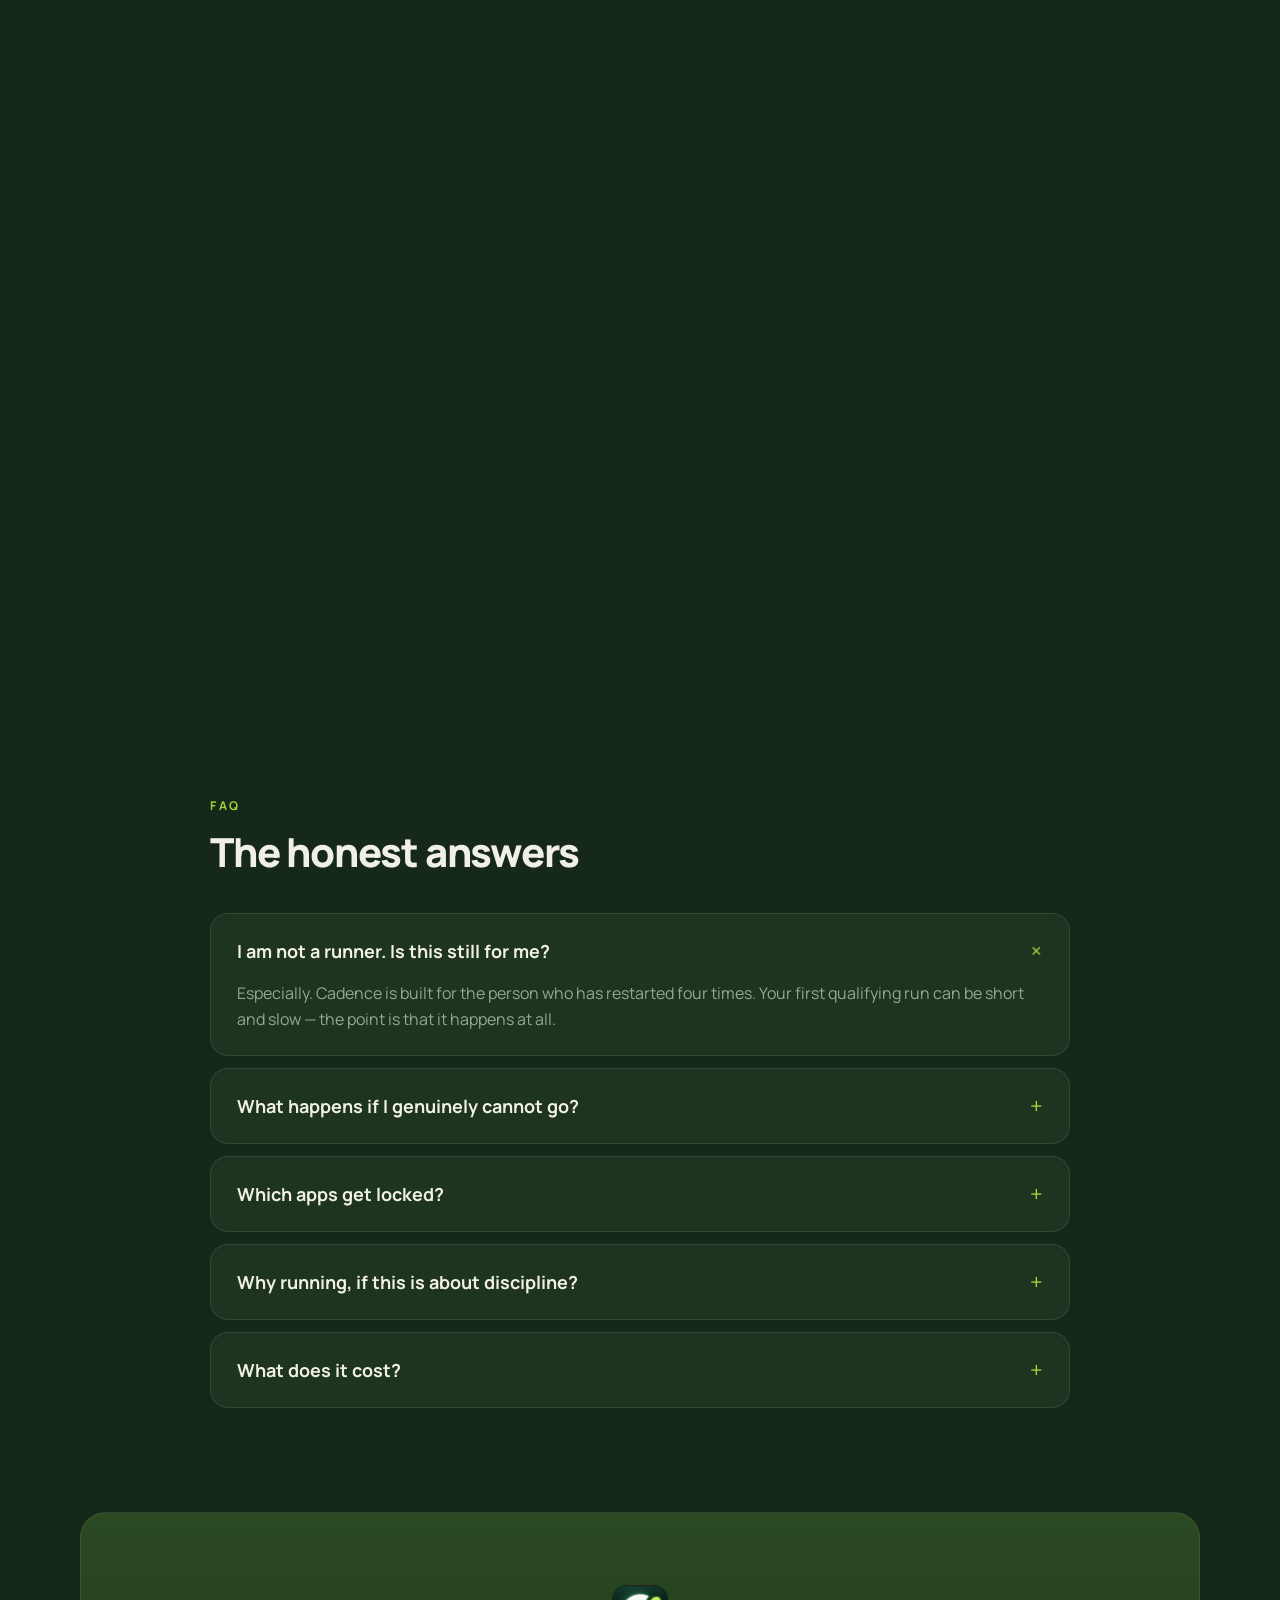
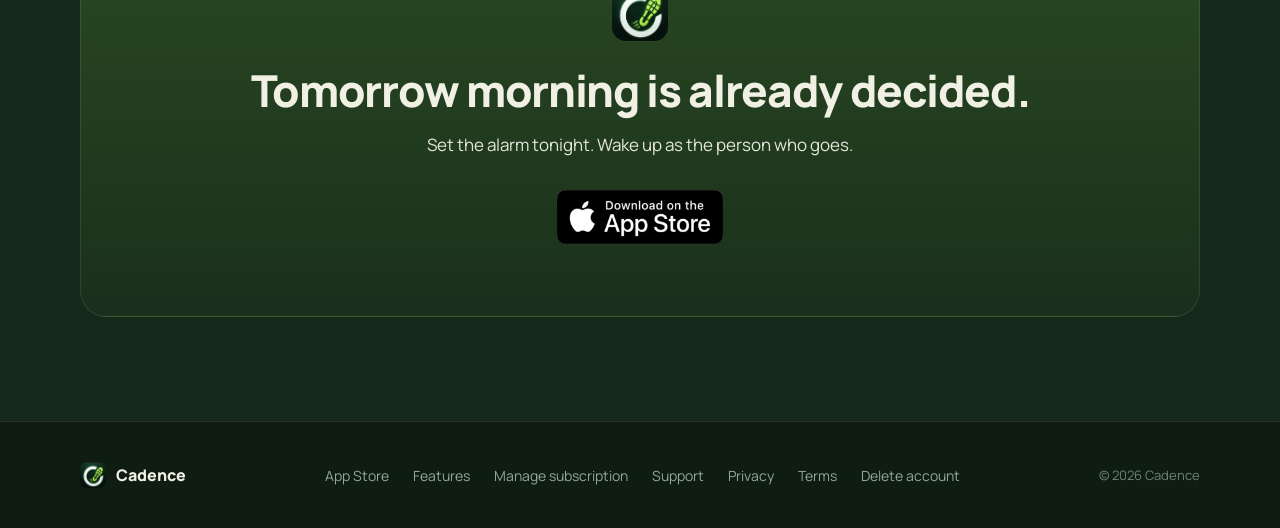
==== commit cd0594f7: "Restore the research-attribution row Built from the source art in Downloads rather than the handoff'" ====
--- a/index.html
+++ b/index.html
@@ -169,6 +169,27 @@
             <img src="images/app-store-badge.png" alt="Download on the App Store" style="height: 54px; display: block;">
           </a>
         </div>
+
+        <!-- The handoff sized these at 104px, but its source files carried a lot
+             of transparent padding around each mark. These are trimmed to the
+             artwork, so a smaller box lands on the same optical size. -->
+        <div style="margin-top: 48px; padding-top: 26px; border-top: 1px solid rgba(241,240,228,0.10); max-width: 560px;">
+          <div style="font-size: 11px; font-weight: 700; letter-spacing: 0.2em; text-transform: uppercase; color: #94a894;">Built on research from</div>
+          <div style="display: flex; align-items: center; gap: 26px; margin-top: 20px; flex-wrap: wrap;">
+            <div style="display: flex; align-items: center; gap: 10px;">
+              <img src="images/logo-harvard.png" alt="Harvard University" style="height: 46px; width: auto; display: block; flex: none;">
+              <span style="font-size: 13px; font-weight: 700; line-height: 1.25; color: #e4e6dc; letter-spacing: -0.01em;">Harvard</span>
+            </div>
+            <div style="display: flex; align-items: center; gap: 10px;">
+              <img src="images/logo-penn.png" alt="University of Pennsylvania" style="height: 46px; width: auto; display: block; flex: none;">
+              <span style="font-size: 13px; font-weight: 700; line-height: 1.25; color: #e4e6dc; letter-spacing: -0.01em;">Penn</span>
+            </div>
+            <div style="display: flex; align-items: center; gap: 10px;">
+              <img src="images/logo-dartmouth-light.png" alt="Dartmouth College" style="height: 46px; width: auto; display: block; flex: none;">
+              <span style="font-size: 13px; font-weight: 700; line-height: 1.25; color: #e4e6dc; letter-spacing: -0.01em;">Dartmouth</span>
+            </div>
+          </div>
+        </div>
       </div>
 
       <div class="cad-hero-stage" style="position: relative; height: 600px;">
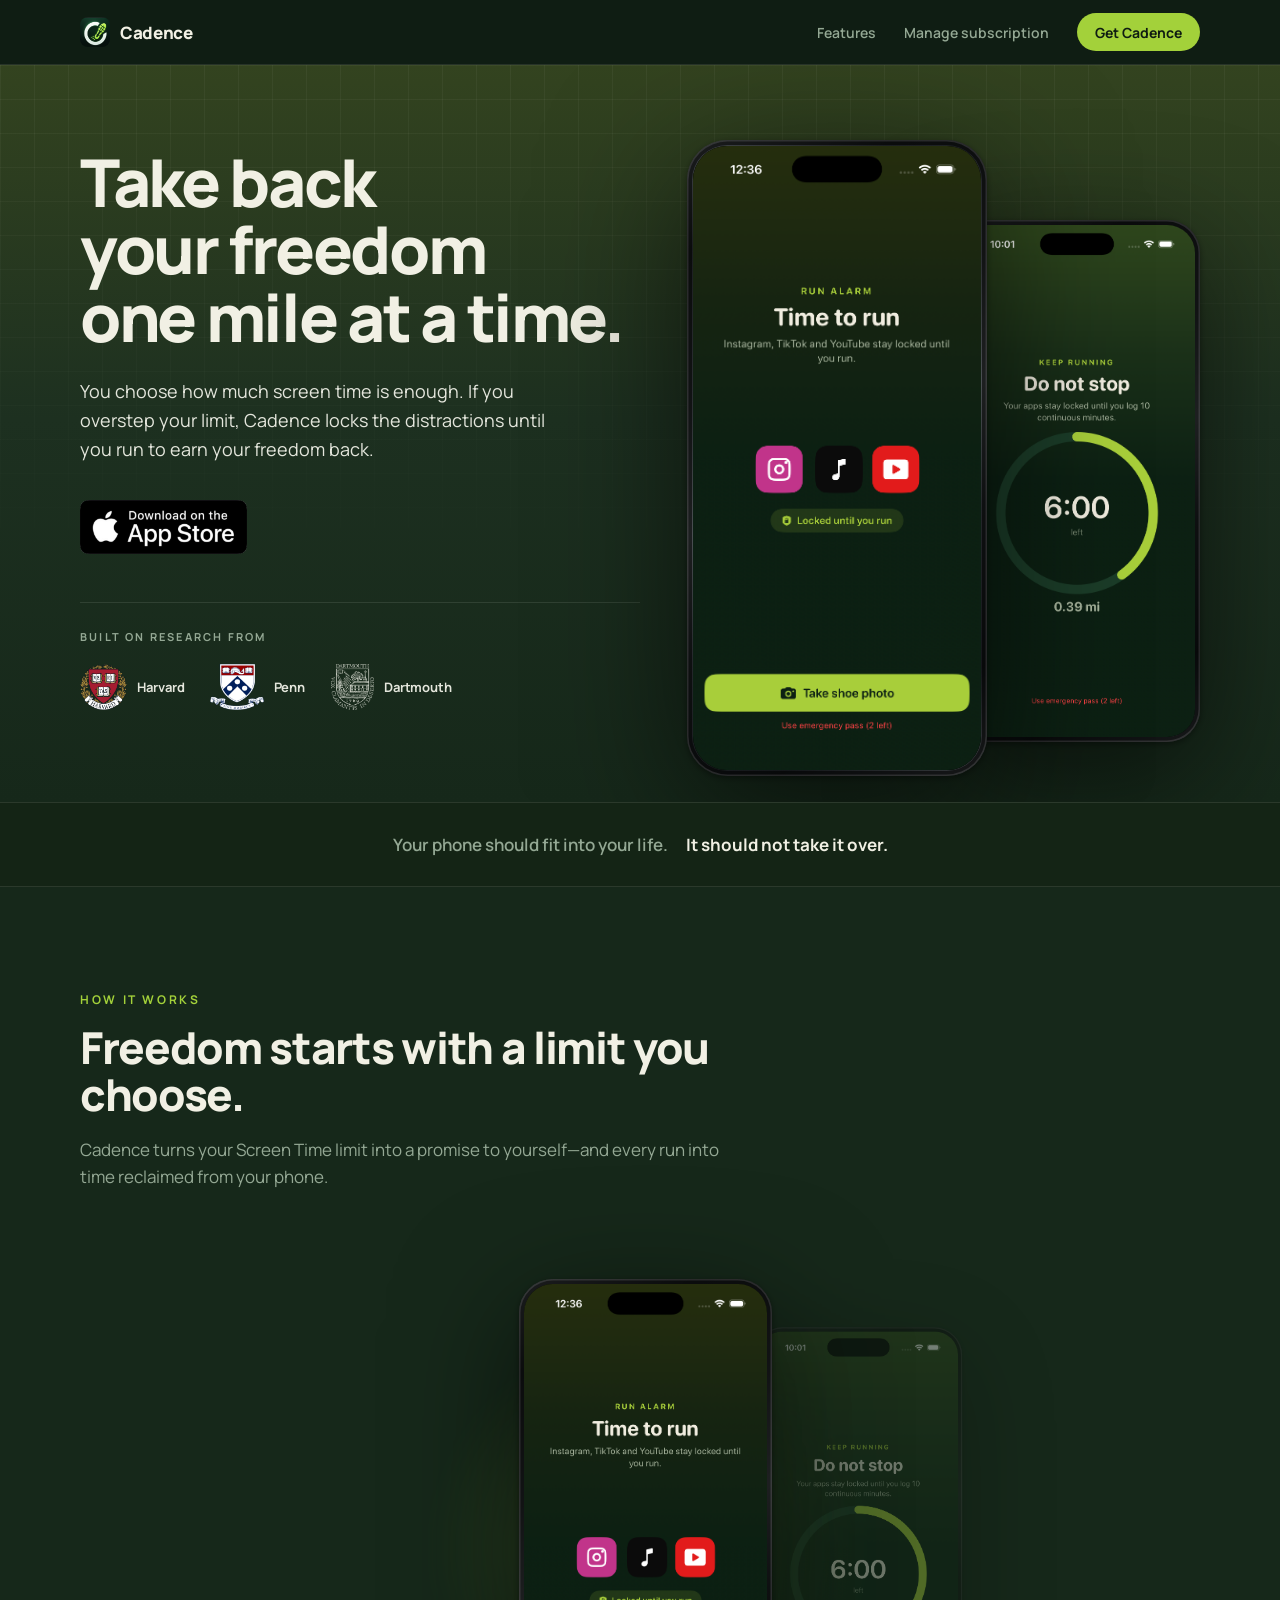
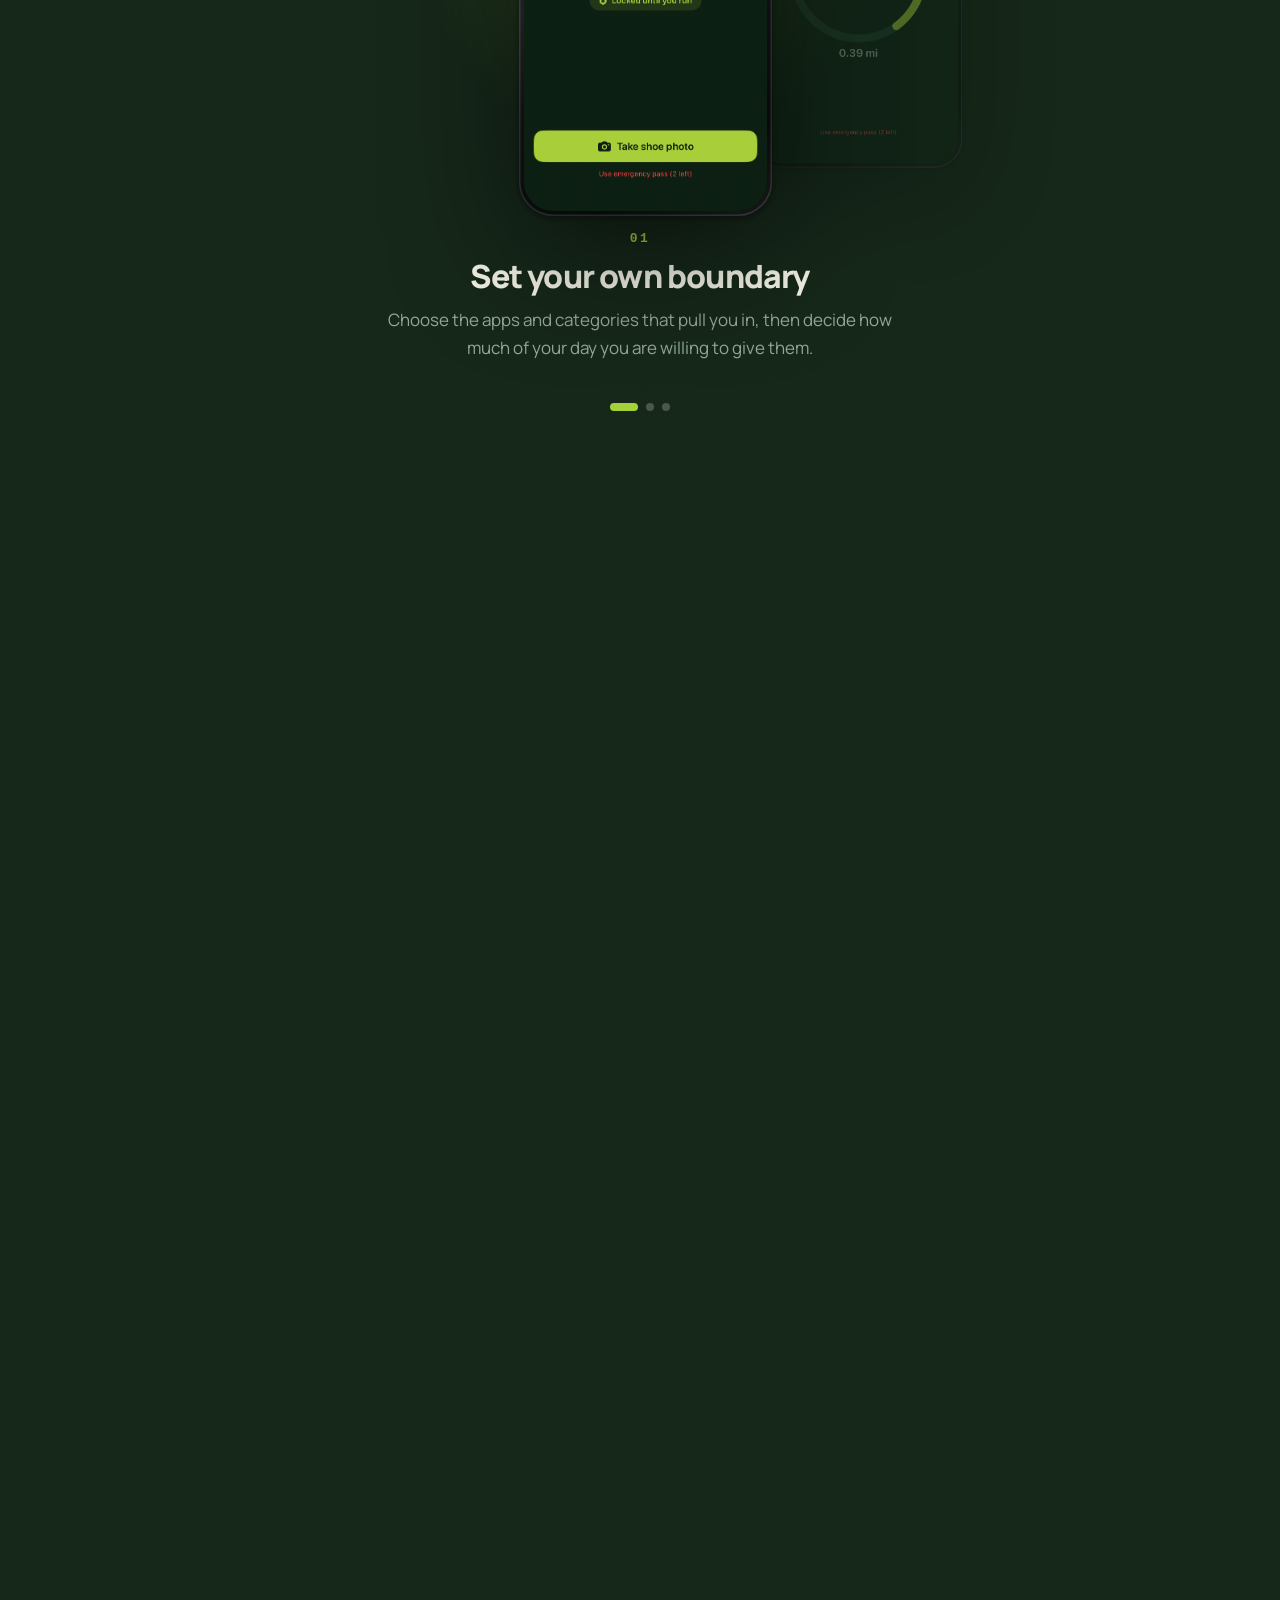
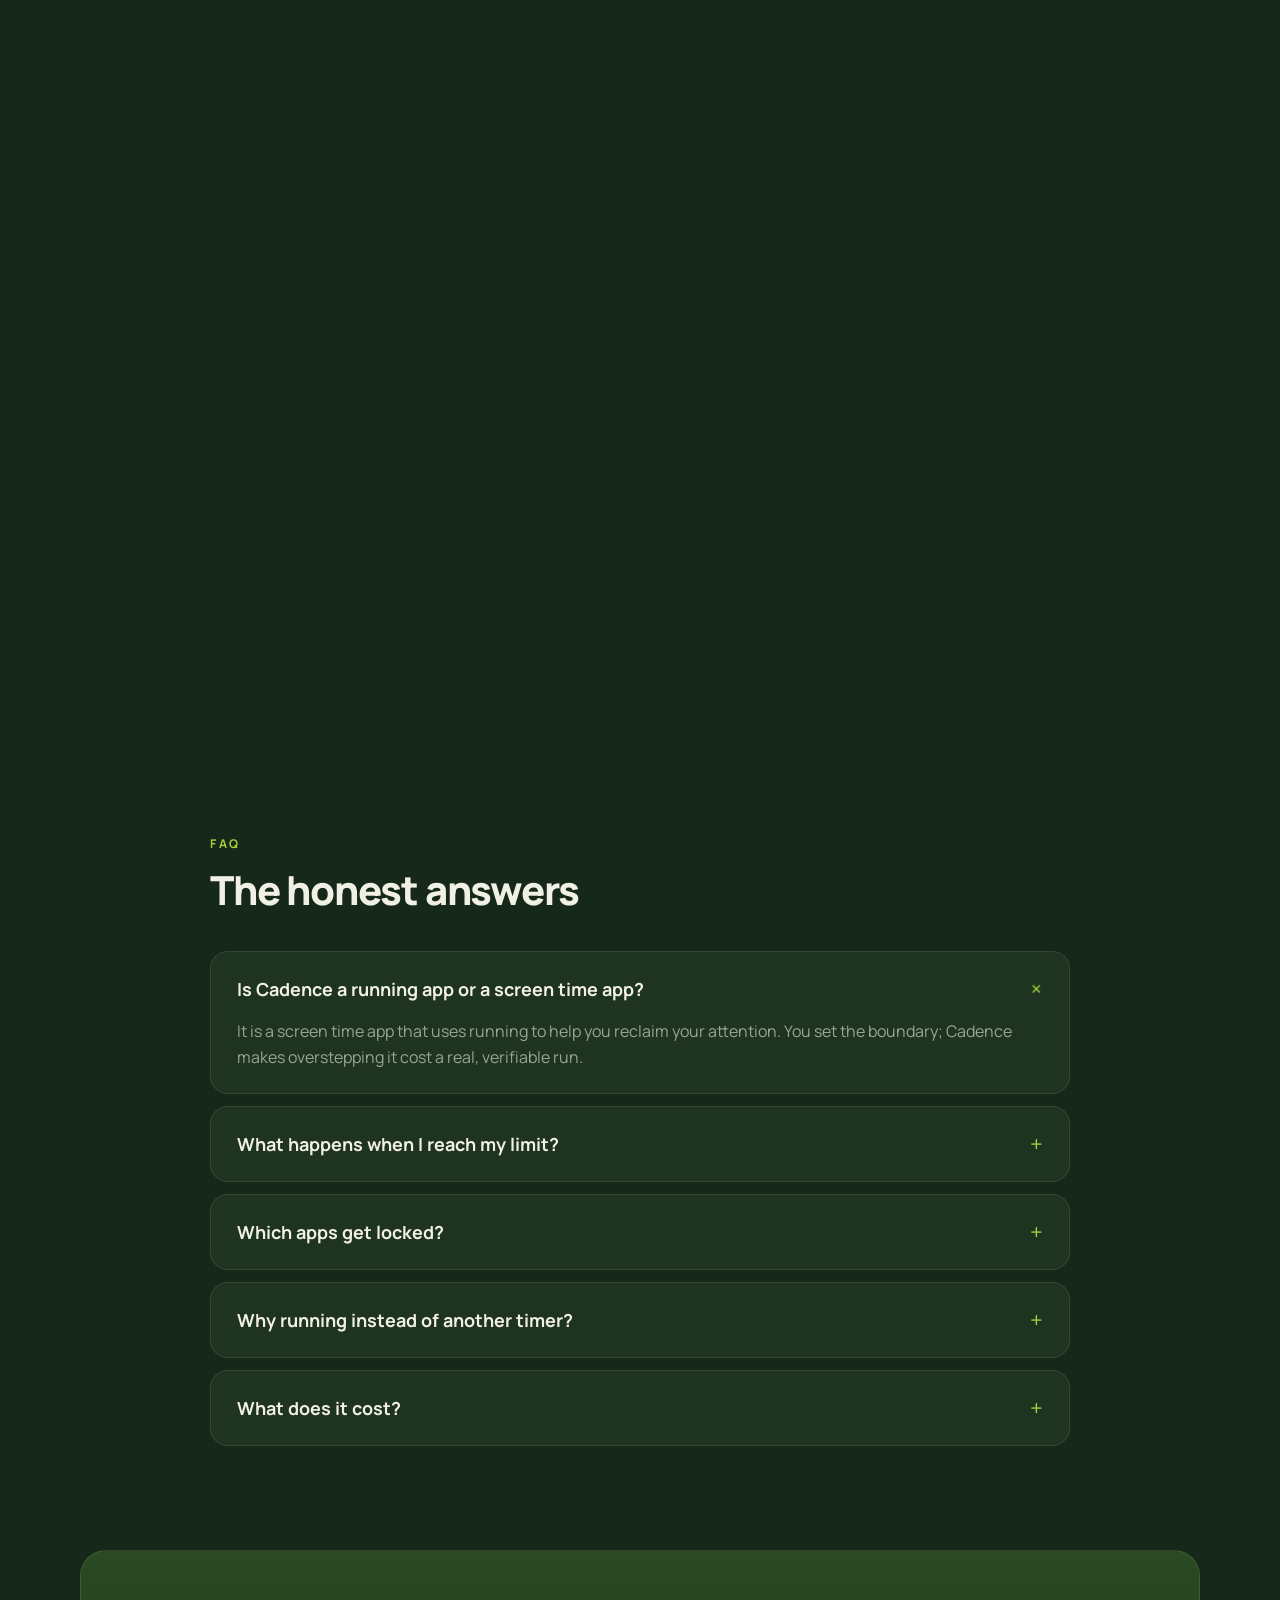
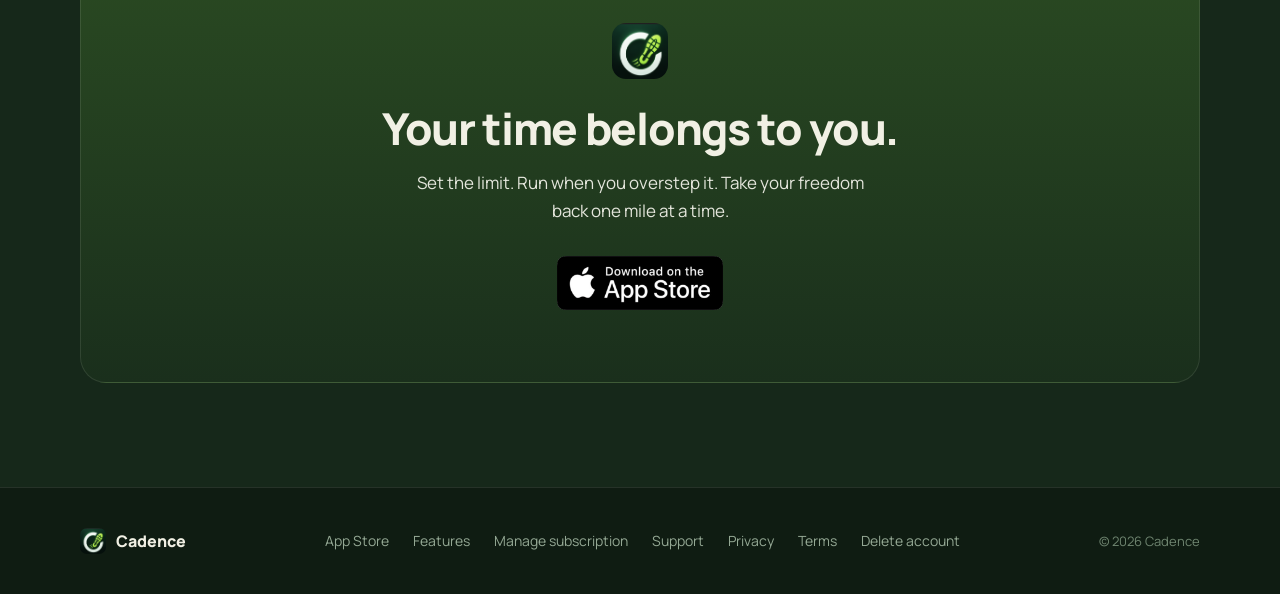
==== commit e6c458f3: "Reposition landing page around screen time freedom" ====
--- a/index.html
+++ b/index.html
@@ -3,8 +3,8 @@
 <head>
 <meta charset="utf-8">
 <meta name="viewport" content="width=device-width, initial-scale=1">
-<title>Cadence: The running coach that keeps you accountable</title>
-<meta name="description" content="Set a run alarm, prove you laced up, and earn your apps back by completing a real outdoor run. Cadence keeps you consistent and coaches you to get faster.">
+<title>Cadence: Take back your freedom one mile at a time</title>
+<meta name="description" content="Set your own screen time limit. If you overstep it, Cadence locks your distracting apps until you run to earn them back.">
 <meta name="theme-color" content="#16281a">
 
 <!-- No apple-itunes-app smart banner. On iOS Safari it rendered an "Open"
@@ -33,18 +33,42 @@
     var isTouch = ('ontouchstart' in window) || navigator.maxTouchPoints > 0;
 
     if (isIOS || isPhoneUA || isInAppBrowser || (w <= 760 && isTouch)) {
-      // Every inbound param rides along: onboarding.js forwards the whole query
-      // string to checkout, so campaign attribution survives the funnel.
-      var onboarding = new URL('onboarding.html', location.href);
-      if (params) onboarding.search = params.toString();
-      location.replace(onboarding.toString());
+      // Phones go to the App Store, not the pitch. Someone who tapped a link
+      // on a phone is already sold enough to tap; the desktop page exists to
+      // persuade, and a phone cannot install anything from it anyway.
+      //
+      // Via get.html rather than the store URL directly, so the click is
+      // recorded against its campaign before the hand-off. The page redirects
+      // on its own; it no longer has anything to teach an in-app browser.
+      //
+      // Every inbound param rides along so the campaign survives the hop.
+      var next = new URL('get.html', location.href);
+      if (params) next.search = params.toString();
+      location.replace(next.toString());
     }
   })();
 </script>
 
+<!-- Deliberately after the mobile redirect. A phone never executes this: it has
+     already been sent to get.html, which loads the same file and records the
+     visit there. Loading it above the redirect would count every mobile
+     arrival twice — once as a landing view here, once again on the page it was
+     immediately sent to. -->
+<script src="assets/js/attribution.js"></script>
+<!-- After attribution.js: the click handler reports through cadenceTrack, which
+     that file defines. -->
+<script src="assets/js/appstore.js"></script>
+<script>
+  window.addEventListener('DOMContentLoaded', function () {
+    if (window.cadenceTrack) window.cadenceTrack('web_landing_view');
+    // App Store taps are tracked by appstore.js, which binds its own
+    // listeners, so there is nothing to wire here.
+  });
+</script>
+
 <meta property="og:type" content="website">
-<meta property="og:title" content="Cadence — The running coach that keeps you accountable">
-<meta property="og:description" content="Set a run alarm, prove you laced up, and earn your apps back by completing a real outdoor run.">
+<meta property="og:title" content="Cadence — Take back your freedom one mile at a time">
+<meta property="og:description" content="Set your own screen time limit. Overstep it, and you run to unlock your distracting apps.">
 <meta property="og:image" content="images/logo.png">
 
 <link rel="icon" href="images/logo.png" type="image/png">
@@ -146,7 +170,7 @@
       <nav class="cad-nav" style="display: flex; align-items: center; gap: 28px;">
         <a href="#features" class="cad-nav-link" style="color: #94a894; font-size: 14px; font-weight: 600;">Features</a>
         <a href="manage-subscription.html" class="cad-nav-link" style="color: #94a894; font-size: 14px; font-weight: 600;">Manage subscription</a>
-        <a href="https://apps.apple.com/us/app/cadence-run-coach/id6783027833" class="cad-cta-pill" style="display: flex; align-items: center; height: 38px; padding: 0 18px; border-radius: 999px; background: #a3d13a; color: #0f1c12; font-size: 14px; font-weight: 700;">Get Cadence</a>
+        <a data-cta="nav" href="https://apps.apple.com/us/app/cadence-run-coach/id6783027833" target="_blank" rel="noopener" class="cad-cta-pill" style="display: flex; align-items: center; height: 38px; padding: 0 18px; border-radius: 999px; background: #a3d13a; color: #0f1c12; font-size: 14px; font-weight: 700;">Get Cadence</a>
       </nav>
     </div>
   </header>
@@ -157,15 +181,15 @@
     <div class="cad-section cad-hero-grid" style="position: relative; max-width: 1120px; margin: 0 auto; padding: 84px 24px 0; display: grid; grid-template-columns: 1.05fr 0.95fr; gap: 40px; align-items: center;">
       <div class="cad-hero-copy" style="padding-bottom: 92px;">
         <h1 style="margin: 0; font-size: clamp(38px, 5.4vw, 66px); line-height: 1.02; letter-spacing: -0.035em; font-weight: 800; color: #f1f0e4; text-wrap: balance;">
-          Get up and run.<br>Then win the day.
+          Take back your freedom<br>one mile at a time.
         </h1>
 
         <p style="margin: 26px 0 0; max-width: 470px; font-size: 18px; line-height: 1.62; color: #e4e6dc;">
-          Every morning you follow through, you get closer to the person you already know you can be. Cadence locks the apps that eat your day until you have earned them back.
+          You choose how much screen time is enough. If you overstep your limit, Cadence locks the distractions until you run to earn your freedom back.
         </p>
 
         <div style="display: flex; align-items: center; gap: 18px; margin-top: 36px; flex-wrap: wrap;">
-          <a href="https://apps.apple.com/us/app/cadence-run-coach/id6783027833">
+          <a data-cta="hero" href="https://apps.apple.com/us/app/cadence-run-coach/id6783027833" target="_blank" rel="noopener">
             <img src="images/app-store-badge.png" alt="Download on the App Store" style="height: 54px; display: block;">
           </a>
         </div>
@@ -205,7 +229,7 @@
         <div class="cad-hero-phone" style="--tilt: -4deg; position: absolute; left: 0; bottom: 0; width: 288px; filter: drop-shadow(0 36px 70px rgba(0,0,0,0.6)); animation: floatPhone 8s ease-in-out infinite;">
           <div style="position: relative; width: 100%; aspect-ratio: 9 / 19.5; padding: 2.1%; border-radius: 13.5% / 6.3%; background: linear-gradient(152deg, #43474a 0%, #1b1e20 14%, #2c3033 34%, #4a4f52 50%, #23272a 66%, #14171a 86%, #383c3f 100%); box-shadow: inset 0 0 0 1.5px rgba(255,255,255,0.12), inset 0 0 0 5px rgba(0,0,0,0.6), 0 2px 6px rgba(0,0,0,0.4);">
             <div style="position: relative; width: 100%; height: 100%; border-radius: 11.8% / 5.5%; overflow: hidden; background: #0a120c; box-shadow: inset 0 0 0 1px rgba(0,0,0,0.9);">
-              <img src="images/screen-app-lock.png" alt="Cadence run alarm locking distracting apps" style="width: 100%; height: 100%; object-fit: cover; object-position: top center; display: block;">
+              <img src="images/screen-app-lock.png" alt="Cadence locking distracting apps after the daily limit" style="width: 100%; height: 100%; object-fit: cover; object-position: top center; display: block;">
               <div style="position: absolute; top: 2.1%; left: 50%; transform: translateX(-50%); width: 30%; height: 3.4%; border-radius: 999px; background: #000;"></div>
             </div>
           </div>
@@ -216,16 +240,16 @@
 
   <section style="border-top: 1px solid rgba(241,240,228,0.10); border-bottom: 1px solid rgba(241,240,228,0.10); background: #142415;">
     <div class="cad-section" style="max-width: 1120px; margin: 0 auto; padding: 30px 24px; display: flex; align-items: center; justify-content: center; gap: 18px; flex-wrap: wrap;">
-      <span style="font-size: 17px; font-weight: 600; color: #94a894;">The hard part was never the running.</span>
-      <span style="font-size: 17px; font-weight: 700; color: #f1f0e4;">It was getting yourself to start.</span>
+      <span style="font-size: 17px; font-weight: 600; color: #94a894;">Your phone should fit into your life.</span>
+      <span style="font-size: 17px; font-weight: 700; color: #f1f0e4;">It should not take it over.</span>
     </div>
   </section>
 
   <section id="features" class="cad-section" style="max-width: 1120px; margin: 0 auto; padding: 104px 24px 0;">
     <div style="max-width: 640px;">
       <div style="font-size: 12px; font-weight: 700; letter-spacing: 0.22em; text-transform: uppercase; color: #a3d13a;">How it works</div>
-      <h2 style="margin: 16px 0 0; font-size: clamp(30px, 4.2vw, 44px); line-height: 1.06; letter-spacing: -0.03em; font-weight: 800; color: #f1f0e4;">Three steps between you and the day you meant to have.</h2>
-      <p style="margin: 18px 0 0; font-size: 17px; line-height: 1.62; color: #94a894;">You do not have to be disciplined yet. You have to be willing to take the choice out of your own hands for ten minutes.</p>
+      <h2 style="margin: 16px 0 0; font-size: clamp(30px, 4.2vw, 44px); line-height: 1.06; letter-spacing: -0.03em; font-weight: 800; color: #f1f0e4;">Freedom starts with a limit you choose.</h2>
+      <p style="margin: 18px 0 0; font-size: 17px; line-height: 1.62; color: #94a894;">Cadence turns your Screen Time limit into a promise to yourself—and every run into time reclaimed from your phone.</p>
     </div>
 
     <div class="cad-track" style="position: relative; height: 300vh; margin-top: 40px;">
@@ -235,7 +259,7 @@
         <div class="cad-slide" data-i="0" style="position: absolute; width: min(268px, 27vh); filter: drop-shadow(0 30px 60px rgba(0,0,0,0.55)); transform: translateX(0px) scale(1); opacity: 1; z-index: 10;">
           <div style="position: relative; width: 100%; aspect-ratio: 9 / 19.5; padding: 2.1%; border-radius: 13.5% / 6.3%; background: linear-gradient(152deg, #43474a 0%, #1b1e20 14%, #2c3033 34%, #4a4f52 50%, #23272a 66%, #14171a 86%, #383c3f 100%); box-shadow: inset 0 0 0 1.5px rgba(255,255,255,0.12), inset 0 0 0 5px rgba(0,0,0,0.6), 0 2px 6px rgba(0,0,0,0.4);">
             <div style="position: relative; width: 100%; height: 100%; border-radius: 11.8% / 5.5%; overflow: hidden; background: #0a120c; box-shadow: inset 0 0 0 1px rgba(0,0,0,0.9);">
-              <img src="images/screen-app-lock.png" alt="Run alarm screen with locked apps" style="width: 100%; height: 100%; object-fit: cover; object-position: top center; display: block;">
+              <img src="images/screen-app-lock.png" alt="Distracting apps locked after the daily limit" style="width: 100%; height: 100%; object-fit: cover; object-position: top center; display: block;">
               <div style="position: absolute; top: 2.1%; left: 50%; transform: translateX(-50%); width: 30%; height: 3.4%; border-radius: 999px; background: #000;"></div>
             </div>
           </div>
@@ -261,18 +285,18 @@
       <div class="cad-caption" style="position: relative; width: 100%; height: 168px; max-width: 640px; margin: 22px auto 0; text-align: center;">
         <div class="cad-cap" data-i="0" style="position: absolute; inset: 0; transition: opacity 400ms ease, transform 400ms ease; opacity: 1;">
           <div style="font-family: ui-monospace, SFMono-Regular, Menlo, monospace; font-size: 13px; font-weight: 700; letter-spacing: 0.18em; color: #a3d13a;">01</div>
-          <h3 style="margin: 12px 0 0; font-size: clamp(24px, 2.6vw, 32px); line-height: 1.14; letter-spacing: -0.025em; font-weight: 800; color: #f1f0e4;">Decide once, the night before</h3>
-          <p style="margin: 12px auto 0; max-width: 520px; font-size: 17px; line-height: 1.62; color: #94a894;">Set the alarm and pick the apps that quietly take your mornings. Making the decision once is far easier than making it again every day at six.</p>
+          <h3 style="margin: 12px 0 0; font-size: clamp(24px, 2.6vw, 32px); line-height: 1.14; letter-spacing: -0.025em; font-weight: 800; color: #f1f0e4;">Set your own boundary</h3>
+          <p style="margin: 12px auto 0; max-width: 520px; font-size: 17px; line-height: 1.62; color: #94a894;">Choose the apps and categories that pull you in, then decide how much of your day you are willing to give them.</p>
         </div>
         <div class="cad-cap" data-i="1" style="position: absolute; inset: 0; transition: opacity 400ms ease, transform 400ms ease; opacity: 0;">
           <div style="font-family: ui-monospace, SFMono-Regular, Menlo, monospace; font-size: 13px; font-weight: 700; letter-spacing: 0.18em; color: #a3d13a;">02</div>
-          <h3 style="margin: 12px 0 0; font-size: clamp(24px, 2.6vw, 32px); line-height: 1.14; letter-spacing: -0.025em; font-weight: 800; color: #f1f0e4;">Finish what you started</h3>
-          <p style="margin: 12px auto 0; max-width: 520px; font-size: 17px; line-height: 1.62; color: #94a894;">The timer only counts while you are actually moving. There is no shortcut back to your phone, so the half-done morning stops being an option.</p>
+          <h3 style="margin: 12px 0 0; font-size: clamp(24px, 2.6vw, 32px); line-height: 1.14; letter-spacing: -0.025em; font-weight: 800; color: #f1f0e4;">Overstep it, and run</h3>
+          <p style="margin: 12px auto 0; max-width: 520px; font-size: 17px; line-height: 1.62; color: #94a894;">Use more than you allowed yourself and the distractions lock. The wheel chooses a run from the level you set.</p>
         </div>
         <div class="cad-cap" data-i="2" style="position: absolute; inset: 0; transition: opacity 400ms ease, transform 400ms ease; opacity: 0;">
           <div style="font-family: ui-monospace, SFMono-Regular, Menlo, monospace; font-size: 13px; font-weight: 700; letter-spacing: 0.18em; color: #a3d13a;">03</div>
-          <h3 style="margin: 12px 0 0; font-size: clamp(24px, 2.6vw, 32px); line-height: 1.14; letter-spacing: -0.025em; font-weight: 800; color: #f1f0e4;">Kept promises compound</h3>
-          <p style="margin: 12px auto 0; max-width: 520px; font-size: 17px; line-height: 1.62; color: #94a894;">Streaks build, ranks climb, phone-free hours stack up. The proof accumulates until showing up stops feeling like a fight and starts feeling like you.</p>
+          <h3 style="margin: 12px 0 0; font-size: clamp(24px, 2.6vw, 32px); line-height: 1.14; letter-spacing: -0.025em; font-weight: 800; color: #f1f0e4;">Earn your freedom back</h3>
+          <p style="margin: 12px auto 0; max-width: 520px; font-size: 17px; line-height: 1.62; color: #94a894;">Finish the run to unlock your apps. Each mile breaks the scroll, clears your head, and puts more of the day back in your hands.</p>
         </div>
       </div>
 
@@ -292,18 +316,18 @@
     <div style="display: grid; gap: 12px;">
       <details open style="background: #1e3320; border: 1px solid rgba(241,240,228,0.10); border-radius: 18px; padding: 22px 26px;">
         <summary style="display: flex; align-items: center; justify-content: space-between; gap: 20px; font-size: 18px; font-weight: 700; color: #f1f0e4;">
-          I am not a runner. Is this still for me?
-          <span class="faq-plus" style="flex: none; font-size: 22px; font-weight: 400; color: #a3d13a; transition: transform 150ms;">+</span>
-        </summary>
-        <p style="margin: 14px 0 0; font-size: 16px; line-height: 1.65; color: #94a894;">Especially. Cadence is built for the person who has restarted four times. Your first qualifying run can be short and slow — the point is that it happens at all.</p>
+          Is Cadence a running app or a screen time app?
+          <span class="faq-plus" style="flex: none; font-size: 22px; font-weight: 400; color: #a3d13a; transition: transform 150ms;">+</span>
+        </summary>
+        <p style="margin: 14px 0 0; font-size: 16px; line-height: 1.65; color: #94a894;">It is a screen time app that uses running to help you reclaim your attention. You set the boundary; Cadence makes overstepping it cost a real, verifiable run.</p>
       </details>
 
       <details style="background: #1e3320; border: 1px solid rgba(241,240,228,0.10); border-radius: 18px; padding: 22px 26px;">
         <summary style="display: flex; align-items: center; justify-content: space-between; gap: 20px; font-size: 18px; font-weight: 700; color: #f1f0e4;">
-          What happens if I genuinely cannot go?
-          <span class="faq-plus" style="flex: none; font-size: 22px; font-weight: 400; color: #a3d13a; transition: transform 150ms;">+</span>
-        </summary>
-        <p style="margin: 14px 0 0; font-size: 16px; line-height: 1.65; color: #94a894;">You get emergency passes for the days life actually gets in the way. They are limited on purpose, so the exception stays an exception.</p>
+          What happens when I reach my limit?
+          <span class="faq-plus" style="flex: none; font-size: 22px; font-weight: 400; color: #a3d13a; transition: transform 150ms;">+</span>
+        </summary>
+        <p style="margin: 14px 0 0; font-size: 16px; line-height: 1.65; color: #94a894;">Your selected distractions lock and Cadence gives you the wheel. The run it lands on is what it takes to earn access—and your attention—back.</p>
       </details>
 
       <details style="background: #1e3320; border: 1px solid rgba(241,240,228,0.10); border-radius: 18px; padding: 22px 26px;">
@@ -311,15 +335,15 @@
           Which apps get locked?
           <span class="faq-plus" style="flex: none; font-size: 22px; font-weight: 400; color: #a3d13a; transition: transform 150ms;">+</span>
         </summary>
-        <p style="margin: 14px 0 0; font-size: 16px; line-height: 1.65; color: #94a894;">The ones you choose. Most people pick the feeds they lose an hour to. Calls, messages and anything you need in an emergency are never touched.</p>
+        <p style="margin: 14px 0 0; font-size: 16px; line-height: 1.65; color: #94a894;">Only the apps, websites, and categories you choose in Apple's private Screen Time picker. Cadence never receives their names or your exact usage history.</p>
       </details>
 
       <details style="background: #1e3320; border: 1px solid rgba(241,240,228,0.10); border-radius: 18px; padding: 22px 26px;">
         <summary style="display: flex; align-items: center; justify-content: space-between; gap: 20px; font-size: 18px; font-weight: 700; color: #f1f0e4;">
-          Why running, if this is about discipline?
-          <span class="faq-plus" style="flex: none; font-size: 22px; font-weight: 400; color: #a3d13a; transition: transform 150ms;">+</span>
-        </summary>
-        <p style="margin: 14px 0 0; font-size: 16px; line-height: 1.65; color: #94a894;">Because a run is the rare promise a phone can verify. You cannot fake it, negotiate it, or half-do it — which makes it the cleanest way to prove to yourself that you follow through.</p>
+          Why running instead of another timer?
+          <span class="faq-plus" style="flex: none; font-size: 22px; font-weight: 400; color: #a3d13a; transition: transform 150ms;">+</span>
+        </summary>
+        <p style="margin: 14px 0 0; font-size: 16px; line-height: 1.65; color: #94a894;">Timers and warnings are easy to dismiss. A run physically carries you away from the feed, clears the loop, and turns an overstep into a mile spent living instead.</p>
       </details>
 
       <details style="background: #1e3320; border: 1px solid rgba(241,240,228,0.10); border-radius: 18px; padding: 22px 26px;">
@@ -335,10 +359,10 @@
   <section class="cad-section" style="max-width: 1120px; margin: 0 auto; padding: 104px 24px 0;">
     <div class="cad-card" style="position: relative; text-align: center; background: linear-gradient(180deg, #2a4a22 0%, #1a2f1c 100%); border: 1px solid rgba(241,240,228,0.10); border-radius: 26px; padding: 72px 40px; overflow: hidden;">
       <img src="images/logo.png" alt="Cadence" style="width: 56px; height: 56px; border-radius: 14px; display: block; margin: 0 auto 26px;">
-      <h2 style="margin: 0; font-size: clamp(30px, 4.2vw, 44px); line-height: 1.06; letter-spacing: -0.03em; font-weight: 800; color: #f1f0e4;">Tomorrow morning is already decided.</h2>
-      <p style="margin: 18px auto 0; max-width: 460px; font-size: 17px; line-height: 1.6; color: #e4e6dc;">Set the alarm tonight. Wake up as the person who goes.</p>
+      <h2 style="margin: 0; font-size: clamp(30px, 4.2vw, 44px); line-height: 1.06; letter-spacing: -0.03em; font-weight: 800; color: #f1f0e4;">Your time belongs to you.</h2>
+      <p style="margin: 18px auto 0; max-width: 460px; font-size: 17px; line-height: 1.6; color: #e4e6dc;">Set the limit. Run when you overstep it. Take your freedom back one mile at a time.</p>
       <div style="display: flex; justify-content: center; margin-top: 32px;">
-        <a href="https://apps.apple.com/us/app/cadence-run-coach/id6783027833">
+        <a data-cta="final" href="https://apps.apple.com/us/app/cadence-run-coach/id6783027833" target="_blank" rel="noopener">
           <img src="images/app-store-badge.png" alt="Download on the App Store" style="height: 54px; display: block;">
         </a>
       </div>
@@ -352,7 +376,7 @@
         Cadence
       </div>
       <nav style="display: flex; align-items: center; gap: 24px; flex-wrap: wrap;">
-        <a href="https://apps.apple.com/us/app/cadence-run-coach/id6783027833" class="cad-foot-link" style="color: #94a894; font-size: 14px;">App Store</a>
+        <a data-cta="footer" href="https://apps.apple.com/us/app/cadence-run-coach/id6783027833" target="_blank" rel="noopener" class="cad-foot-link" style="color: #94a894; font-size: 14px;">App Store</a>
         <a href="#features" class="cad-foot-link" style="color: #94a894; font-size: 14px;">Features</a>
         <a href="manage-subscription.html" class="cad-foot-link" style="color: #94a894; font-size: 14px;">Manage subscription</a>
         <a href="support.html" class="cad-foot-link" style="color: #94a894; font-size: 14px;">Support</a>
